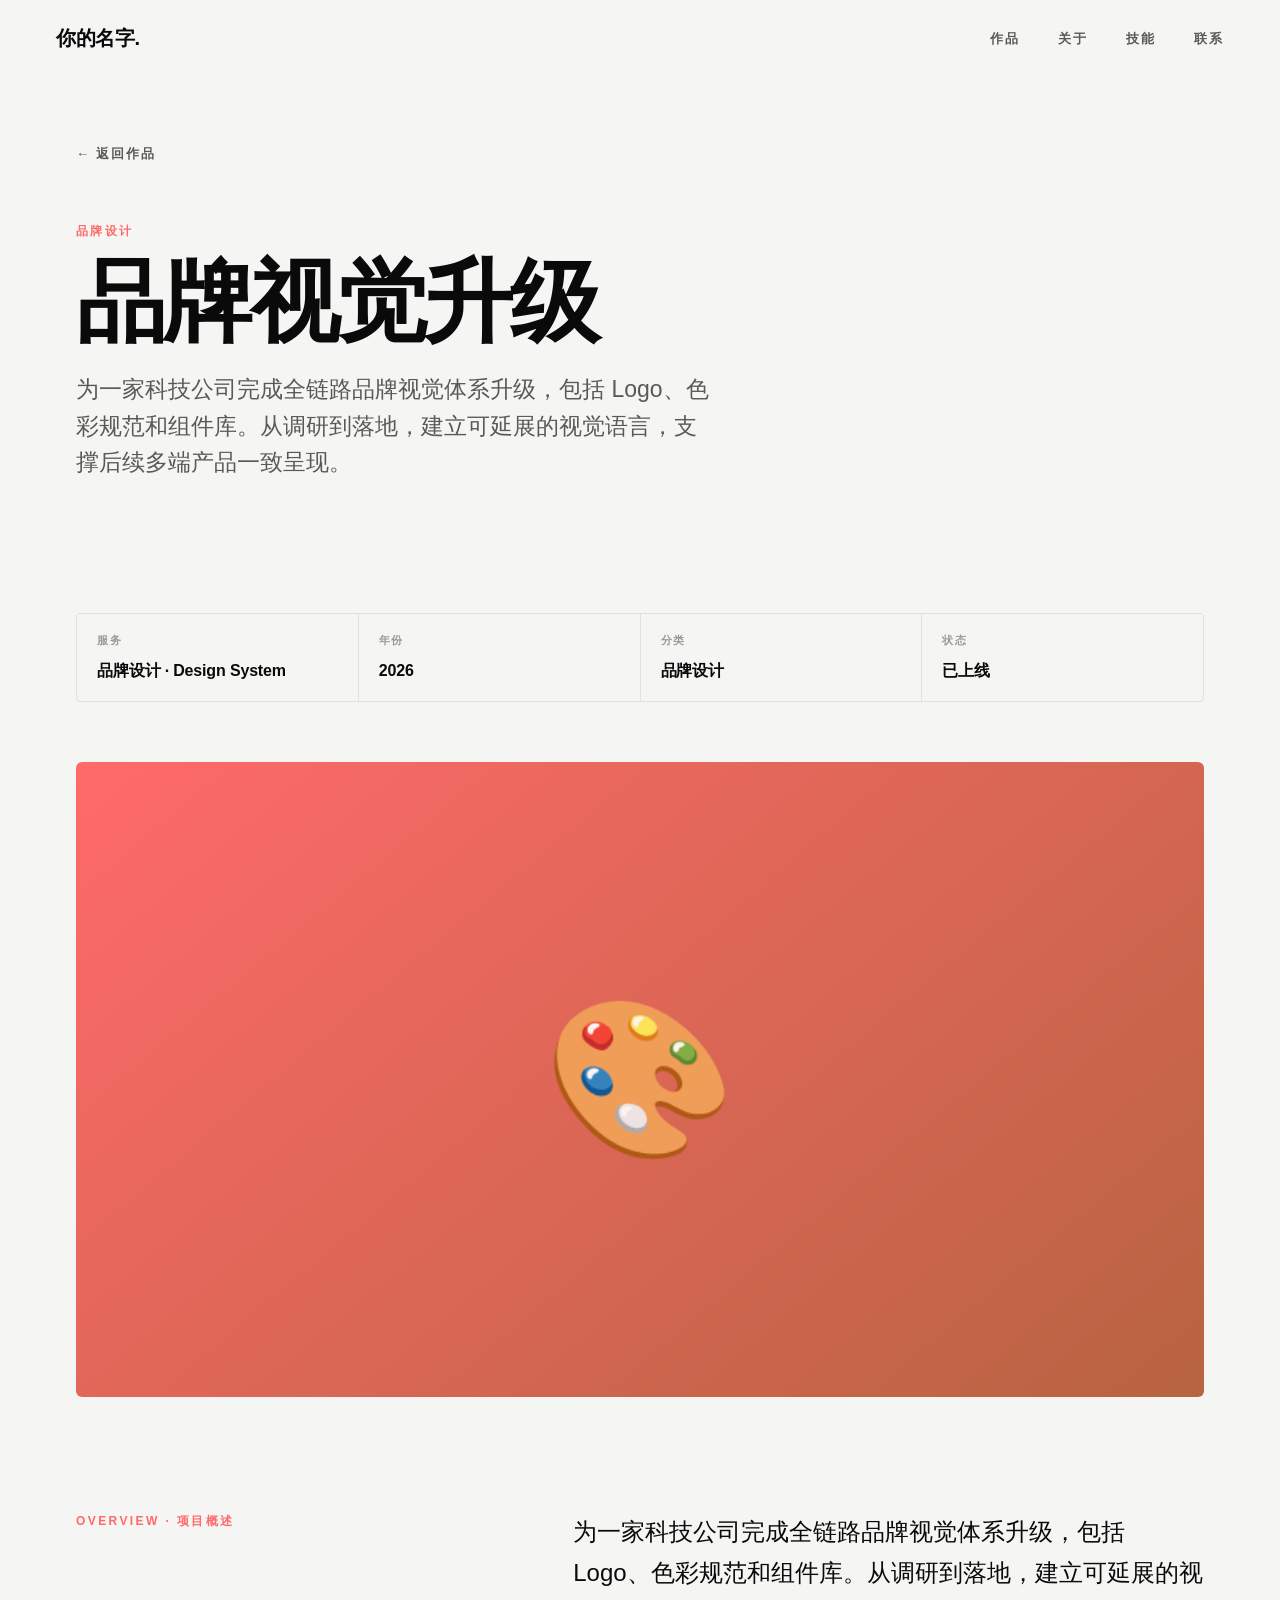
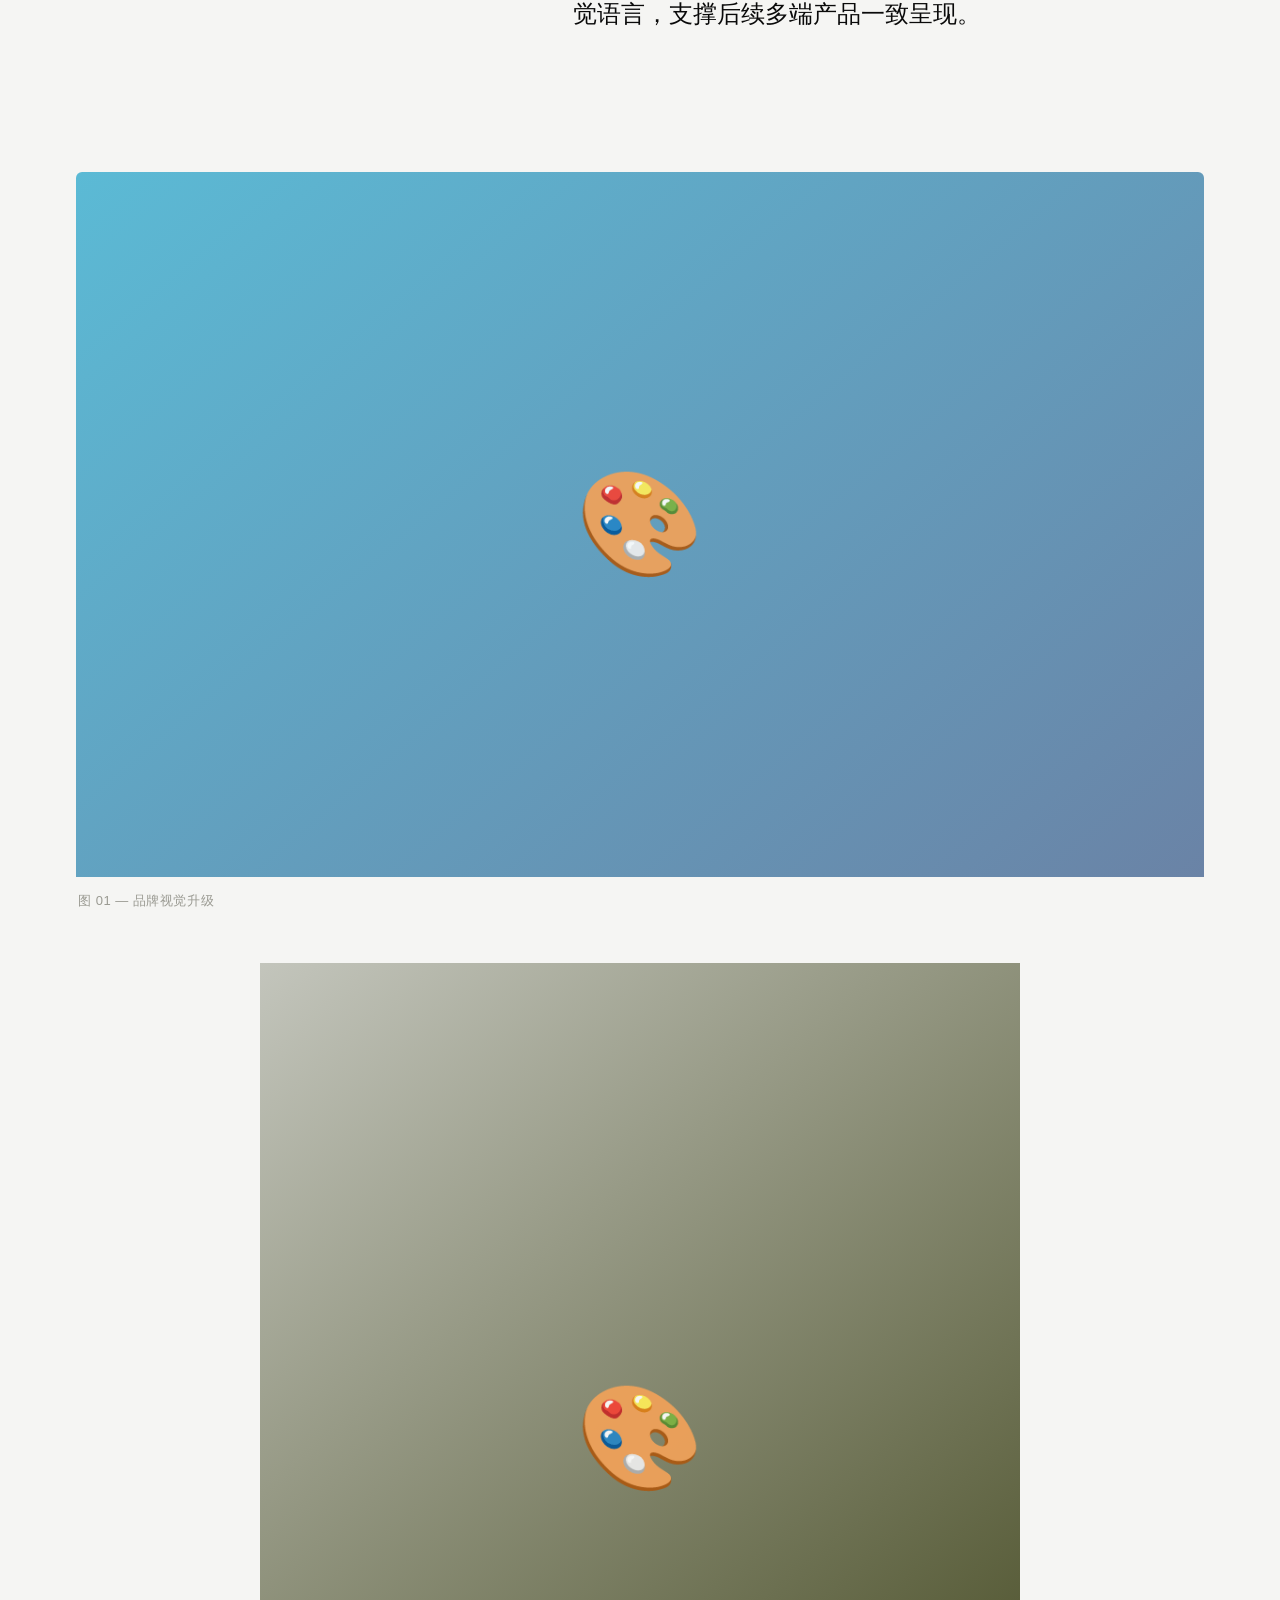
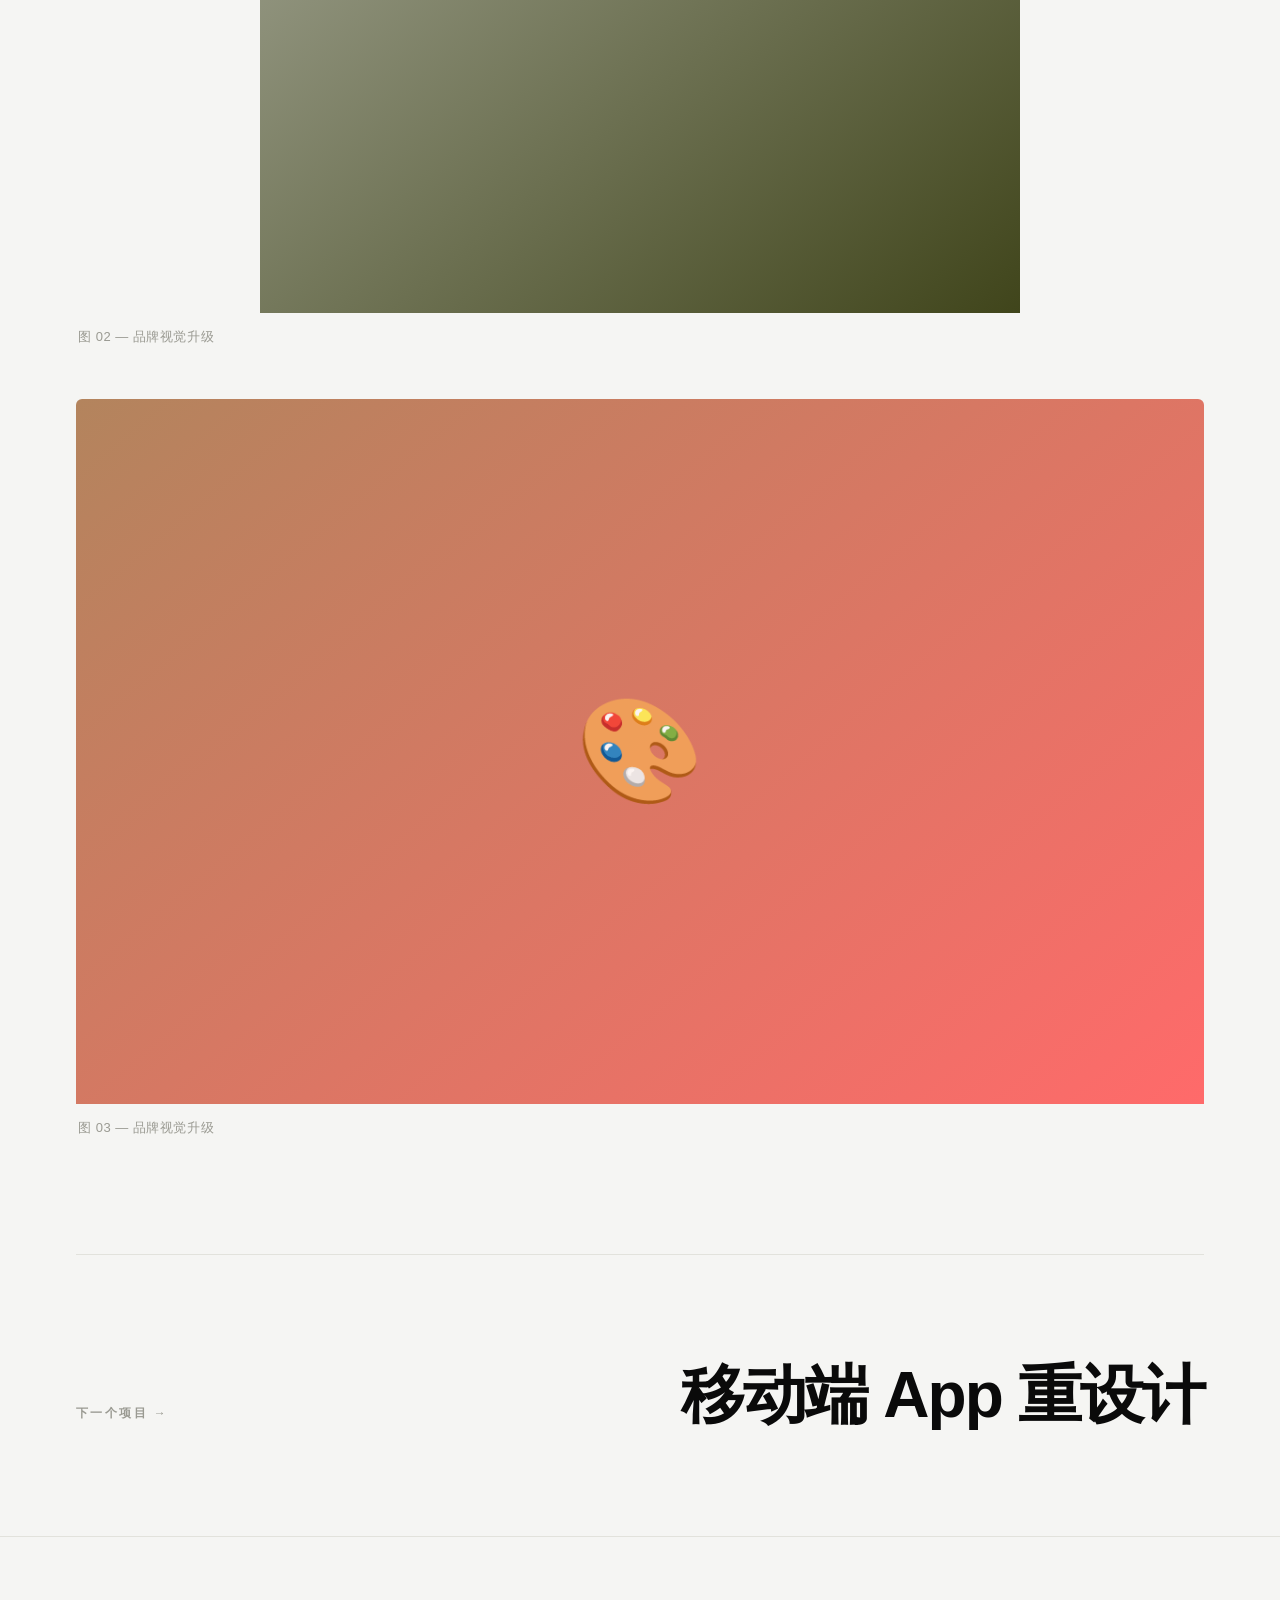
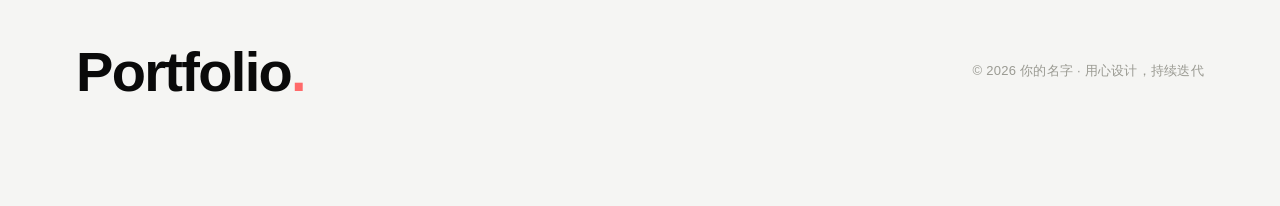
==== project.html @ 121890fa "feat: 新增 project.html 作品详情二级页（案例研究构图，接入 Sanity），首页作品卡改为可跳转链接" ====
<!DOCTYPE html>
<html lang="zh-CN">
<head>
  <meta charset="UTF-8" />
  <meta name="viewport" content="width=device-width, initial-scale=1.0" />
  <title>作品详情 · Portfolio</title>
  <style>
    :root {
      --bg: #f5f5f3;
      --bg-alt: #efefea;
      --surface: #ffffff;
      --text: #0a0a0a;
      --text-soft: #5a5a55;
      --text-faint: #9a9a92;
      --line: #e2e2dc;
      --accent: #ff6a6a;
      --accent-soft: #b76341;
      --accent-2: #5bbad5;
      --max-width: 1240px;
      --pad: clamp(20px, 5vw, 56px);
    }
    * { margin: 0; padding: 0; box-sizing: border-box; }
    html { scroll-behavior: smooth; }
    body {
      background: var(--bg); color: var(--text);
      font-family: "Helvetica Neue", "Inter", "PingFang SC", "Microsoft YaHei", Arial, sans-serif;
      -webkit-font-smoothing: antialiased; line-height: 1.6; overflow-x: hidden;
    }
    a { color: inherit; text-decoration: none; }
    img { max-width: 100%; display: block; }

    .scroll-progress { position: fixed; top: 0; left: 0; height: 3px; width: 0; background: var(--accent); z-index: 200; }

    /* 导航 */
    .navbar {
      position: fixed; top: 0; left: 0; right: 0; z-index: 100;
      display: flex; align-items: center; justify-content: space-between;
      padding: 22px var(--pad);
      transition: background .35s ease, border-color .35s ease, padding .35s ease;
      border-bottom: 1px solid transparent;
    }
    .navbar.scrolled { background: rgba(255,255,255,.86); backdrop-filter: blur(12px); border-bottom: 1px solid var(--line); padding: 14px var(--pad); }
    .nav-logo { font-weight: 800; font-size: 20px; letter-spacing: -0.02em; }
    .nav-links { list-style: none; display: flex; gap: clamp(20px, 3vw, 40px); align-items: center; }
    .nav-links a { font-size: 13px; text-transform: uppercase; letter-spacing: .14em; color: var(--text-soft); font-weight: 600; position: relative; padding: 4px 0; transition: color .25s ease; }
    .nav-links a::after { content: ""; position: absolute; left: 0; bottom: 0; height: 1.5px; width: 0; background: var(--accent); transition: width .3s ease; }
    .nav-links a:hover { color: var(--text); }
    .nav-links a:hover::after { width: 100%; }
    .nav-toggle { display: none; flex-direction: column; gap: 5px; cursor: pointer; background: none; border: none; }
    .nav-toggle span { width: 26px; height: 2px; background: var(--text); transition: .3s; }

    .wrap { max-width: var(--max-width); margin: 0 auto; padding: 0 var(--pad); }
    .eyebrow { display: inline-block; font-size: 12px; font-weight: 700; letter-spacing: .2em; text-transform: uppercase; color: var(--accent); margin-bottom: 18px; }
    .reveal { opacity: 0; transform: translateY(28px); transition: opacity .8s ease, transform .8s ease; }
    .reveal.visible { opacity: 1; transform: none; }

    /* 返回链接 */
    .back-link {
      display: inline-flex; align-items: center; gap: 8px; margin-top: clamp(110px, 16vh, 170px);
      font-size: 13px; font-weight: 700; letter-spacing: .14em; text-transform: uppercase; color: var(--text-soft);
      transition: color .25s ease, gap .25s ease;
    }
    .back-link:hover { color: var(--accent); gap: 12px; }

    /* 案例 HERO */
    .case-hero { padding: clamp(28px, 4vw, 56px) 0 clamp(40px, 6vw, 72px); }
    .case-hero h1 {
      font-size: clamp(40px, 7vw, 104px); font-weight: 800; letter-spacing: -0.035em; line-height: 0.98;
      margin-bottom: 24px; max-width: 14ch;
    }
    .case-hero .lede { font-size: clamp(17px, 1.8vw, 23px); color: var(--text-soft); max-width: 640px; line-height: 1.6; }

    /* metas 信息行 */
    .metas { display: grid; grid-template-columns: repeat(4, 1fr); gap: 1px; background: var(--line); border: 1px solid var(--line); border-radius: 4px; overflow: hidden; margin: clamp(36px, 5vw, 60px) 0; }
    .meta { background: var(--bg); padding: 18px 20px; }
    .meta-k { display: block; font-size: 11px; font-weight: 700; letter-spacing: .14em; text-transform: uppercase; color: var(--text-faint); margin-bottom: 8px; }
    .meta-v { font-size: 16px; font-weight: 700; letter-spacing: -0.01em; }

    /* 满幅封面 */
    .case-cover {
      aspect-ratio: 16 / 9; border-radius: 6px; overflow: hidden;
      display: flex; align-items: center; justify-content: center;
      font-size: clamp(70px, 12vw, 160px); color: rgba(255,255,255,.92);
      margin-bottom: clamp(60px, 9vw, 120px);
    }

    /* Overview 两栏 */
    .case-overview { display: grid; grid-template-columns: .8fr 1.2fr; gap: clamp(36px, 6vw, 96px); padding-bottom: clamp(60px, 9vw, 120px); }
    .case-overview .label { font-size: 12px; font-weight: 700; letter-spacing: .2em; text-transform: uppercase; color: var(--accent); }
    .case-overview .body p { font-size: clamp(18px, 1.9vw, 24px); line-height: 1.7; margin-bottom: 22px; }
    .case-overview .body strong { font-weight: 700; }

    /* 满幅图组 */
    .case-figures { display: flex; flex-direction: column; gap: clamp(28px, 4vw, 56px); padding-bottom: clamp(60px, 9vw, 120px); }
    .case-figure { border-radius: 6px; overflow: hidden; }
    .case-figure .img { aspect-ratio: 16 / 10; display: flex; align-items: center; justify-content: center; font-size: clamp(50px, 8vw, 110px); color: rgba(255,255,255,.92); }
    .case-figure .cap { font-size: 13px; color: var(--text-faint); letter-spacing: .04em; padding: 14px 2px 0; }
    .case-figure.tall .img { aspect-ratio: 4 / 5; max-width: 760px; margin: 0 auto; }

    /* 下一个项目 */
    .case-next { border-top: 1px solid var(--line); padding: clamp(48px, 7vw, 90px) 0; }
    .case-next a { display: flex; align-items: baseline; justify-content: space-between; gap: 20px; flex-wrap: wrap; }
    .case-next .k { font-size: 12px; font-weight: 700; letter-spacing: .2em; text-transform: uppercase; color: var(--text-faint); }
    .case-next .t { font-size: clamp(28px, 5vw, 64px); font-weight: 800; letter-spacing: -0.03em; transition: color .25s ease; }
    .case-next a:hover .t { color: var(--accent); }

    /* 页脚 */
    footer { border-top: 1px solid var(--line); padding: clamp(48px, 7vw, 90px) 0; }
    footer .wrap { display: flex; align-items: center; justify-content: space-between; gap: 20px; flex-wrap: wrap; }
    .footer-mark { font-size: clamp(28px, 5vw, 56px); font-weight: 800; letter-spacing: -0.03em; }
    .footer-mark .accent { color: var(--accent); }
    #footerText { font-size: 13px; color: var(--text-faint); letter-spacing: .02em; }

    .loader { position: fixed; inset: 0; background: var(--bg); z-index: 300; display: flex; align-items: center; justify-content: center; transition: opacity .5s ease; }
    .loader.hidden { opacity: 0; pointer-events: none; }
    .loader .spinner { width: 38px; height: 38px; border: 3px solid var(--line); border-top-color: var(--accent); border-radius: 50%; animation: spin 1s linear infinite; }
    @keyframes spin { to { transform: rotate(360deg); } }
    .demo-banner { position: fixed; bottom: 18px; left: 50%; transform: translateX(-50%); background: var(--accent); color: #fff; font-size: 13px; font-weight: 600; padding: 11px 20px; border-radius: 100px; z-index: 250; box-shadow: 0 12px 30px -12px rgba(255,106,106,.6); max-width: 92vw; text-align: center; }

    ::-webkit-scrollbar { width: 10px; }
    ::-webkit-scrollbar-track { background: var(--bg); }
    ::-webkit-scrollbar-thumb { background: var(--line); border-radius: 100px; }
    ::-webkit-scrollbar-thumb:hover { background: var(--accent); }
    ::selection { background: var(--accent); color: #fff; }

    @media (max-width: 900px) {
      .metas { grid-template-columns: repeat(2, 1fr); }
      .case-overview { grid-template-columns: 1fr; gap: 24px; }
    }
    @media (max-width: 640px) {
      .nav-links { position: absolute; top: 100%; right: var(--pad); left: var(--pad); flex-direction: column; align-items: flex-start; gap: 18px; background: var(--surface); border: 1px solid var(--line); border-radius: 12px; padding: 22px; transform: translateY(-10px); opacity: 0; pointer-events: none; transition: .3s; }
      .nav-links.open { transform: none; opacity: 1; pointer-events: auto; }
      .nav-toggle { display: flex; }
      .metas { grid-template-columns: 1fr 1fr; }
    }
  </style>
</head>
<body>
  <div class="scroll-progress" id="scrollProgress"></div>
  <div class="loader" id="loader"><div class="spinner"></div></div>

  <nav class="navbar" id="navbar">
    <a href="index.html" class="nav-logo" id="navLogo">Portfolio.</a>
    <ul class="nav-links" id="navLinks">
      <li><a href="index.html#work">作品</a></li>
      <li><a href="index.html#about">关于</a></li>
      <li><a href="index.html#skills">技能</a></li>
      <li><a href="index.html#contact">联系</a></li>
    </ul>
    <button class="nav-toggle" id="navToggle" aria-label="菜单"><span></span><span></span><span></span></button>
  </nav>

  <main class="wrap">
    <a href="index.html#projects" class="back-link" id="backLink">← 返回作品</a>

    <!-- 案例 HERO -->
    <header class="case-hero">
      <span class="eyebrow" id="caseEyebrow">Case Study</span>
      <h1 id="caseTitle">加载中...</h1>
      <p class="lede" id="caseLede"></p>
    </header>

    <!-- metas 信息行 -->
    <div class="metas" id="caseMetas"></div>

    <!-- 满幅封面 -->
    <div class="case-cover" id="caseCover"></div>

    <!-- Overview 两栏 -->
    <section class="case-overview reveal">
      <div class="label">Overview · 项目概述</div>
      <div class="body" id="caseOverview"></div>
    </section>

    <!-- 满幅图组 -->
    <section class="case-figures reveal" id="caseFigures"></section>

    <!-- 下一个项目 -->
    <section class="case-next reveal">
      <a href="#" id="caseNext">
        <span class="k">下一个项目 →</span>
        <span class="t" id="caseNextTitle"></span>
      </a>
    </section>
  </main>

  <footer>
    <div class="wrap">
      <div class="footer-mark">Portfolio<span class="accent">.</span></div>
      <p id="footerText">© 2026 · 用心设计，持续迭代</p>
    </div>
  </footer>

  <script type="module">
    const SANITY_PROJECT_ID = '4i3qoqt0';
    const SANITY_DATASET = 'production';
    const SANITY_API_VERSION = '2024-01-01';

    const DEMO_DATA = {
      settings: {
        heroName: '你的名字',
        footerText: '© 2026 你的名字 · 用心设计，持续迭代',
        contactTitle: '有项目想聊聊？'
      },
      projects: [
        { title: '品牌视觉升级', description: '为一家科技公司完成全链路品牌视觉体系升级，包括 Logo、色彩规范和组件库。从调研到落地，建立可延展的视觉语言，支撑后续多端产品一致呈现。', icon: '🎨', tags: ['品牌设计', 'Design System'] },
        { title: '移动端 App 重设计', description: '主导一款百万级用户 App 的体验重构，梳理核心流程、重构信息架构，核心流程转化率提升 32%，用户留存明显改善。', icon: '📱', tags: ['UX 设计', '移动端'] },
        { title: '数据可视化平台', description: '设计了一套面向企业用户的数据分析看板，支持自定义图表与实时监控，把复杂数据转化为可决策的洞察。', icon: '📊', tags: ['数据可视化', 'B 端'] },
        { title: '官网落地页设计', description: '为初创团队打造高转化落地页，围绕用户动机设计叙事节奏，上线首周注册用户突破 10,000。', icon: '🚀', tags: ['Landing Page', '增长设计'] }
      ]
    };

    const WARM_THUMBS = [
      'linear-gradient(140deg, #ff6a6a, #b76341)',
      'linear-gradient(140deg, #5bbad5, #6a83a6)',
      'linear-gradient(140deg, #c3c5bc, #40451b)',
      'linear-gradient(140deg, #b3845d, #ff6a6a)',
      'linear-gradient(140deg, #5bbad5, #c3c5bc)',
      'linear-gradient(140deg, #b76341, #40451b)'
    ];

    function escapeHtml(str){ if(!str) return ''; const d=document.createElement('div'); d.textContent=str; return d.innerHTML; }
    function renderBold(t){ return t.replace(/\*\*(.+?)\*\*/g, '<strong>$1</strong>'); }

    function initAnimations(){
      const progress = document.getElementById('scrollProgress');
      const navbar = document.getElementById('navbar');
      function onScroll(){
        const h = document.documentElement.scrollHeight - window.innerHeight;
        progress.style.width = (h>0 ? (window.scrollY/h)*100 : 0) + '%';
        navbar.classList.toggle('scrolled', window.scrollY > 30);
      }
      window.addEventListener('scroll', onScroll, { passive: true }); onScroll();
      const t = document.getElementById('navToggle'); const l = document.getElementById('navLinks');
      t.addEventListener('click', () => l.classList.toggle('open'));
      l.querySelectorAll('a').forEach(a => a.addEventListener('click', () => l.classList.remove('open')));
      const io = new IntersectionObserver((es) => es.forEach(e => { if(e.isIntersecting) e.target.classList.add('visible'); }), { threshold: 0.12 });
      document.querySelectorAll('.reveal').forEach(el => io.observe(el));
    }
    function hideLoader(){ const l=document.getElementById('loader'); l.classList.add('hidden'); setTimeout(()=>l.remove(),500); }

    function renderCase(data){
      const params = new URLSearchParams(location.search);
      let idx = parseInt(params.get('i') || '0', 10);
      if (isNaN(idx) || idx < 0) idx = 0;
      const projects = normArray(data.projects) || DEMO_DATA.projects;
      if (idx >= projects.length) idx = 0;
      const p = projects[idx];
      const s = data.settings || {};

      document.getElementById('navLogo').textContent = (s.heroName || 'Portfolio') + '.';
      document.getElementById('footerText').textContent = s.footerText || '© 2026 · 用心设计，持续迭代';

      document.getElementById('caseEyebrow').textContent = (p.tags && p.tags[0]) ? p.tags[0] : 'Case Study';
      document.getElementById('caseTitle').textContent = p.title || '未命名项目';
      document.getElementById('caseLede').textContent = p.description || '';

      const tags = normArray(p.tags);
      const metas = [
        { k: '服务', v: tags ? tags.join(' · ') : '—' },
        { k: '年份', v: '2026' },
        { k: '分类', v: (tags && tags[0]) ? tags[0] : '设计' },
        { k: '状态', v: '已上线' }
      ];
      document.getElementById('caseMetas').innerHTML = metas.map(m =>
        `<div class="meta"><span class="meta-k">${m.k}</span><span class="meta-v">${escapeHtml(m.v)}</span></div>`).join('');

      const coverBg = WARM_THUMBS[idx % WARM_THUMBS.length];
      const cover = document.getElementById('caseCover');
      cover.style.background = coverBg;
      cover.textContent = p.icon || '🎨';

      const overview = document.getElementById('caseOverview');
      overview.innerHTML = '';
      const paras = (p.description || '').split('\n').filter(Boolean);
      const blocks = (normArray(p.body) || paras.length ? paras : [p.description || '']);
      blocks.forEach(t => { const el = document.createElement('p'); el.innerHTML = renderBold(escapeHtml(t)); overview.appendChild(el); });
      if (!blocks.length) overview.innerHTML = '<p>暂无详细描述。</p>';

      // 满幅图组：用同色系不同明度模拟多张图
      const figs = document.getElementById('caseFigures');
      figs.innerHTML = '';
      const figCount = 3;
      for (let f = 0; f < figCount; f++) {
        const bg = WARM_THUMBS[(idx + f + 1) % WARM_THUMBS.length];
        const tall = f === 1;
        figs.innerHTML += `
          <figure class="case-figure ${tall ? 'tall' : ''}">
            <div class="img" style="background: ${bg};">${escapeHtml(p.icon || '🎨')}</div>
            <figcaption class="cap">图 ${String(f+1).padStart(2,'0')} — ${escapeHtml(p.title || '')}</figcaption>
          </figure>`;
      }

      // 下一个项目
      const nextIdx = (idx + 1) % projects.length;
      const next = projects[nextIdx];
      document.getElementById('caseNext').setAttribute('href', `project.html?i=${nextIdx}`);
      document.getElementById('caseNextTitle').textContent = next.title || '下一个项目';

      initAnimations();
    }

    function normArray(a){ return Array.isArray(a) && a.length ? a : null; }

    async function init(){
      if (SANITY_PROJECT_ID === 'YOUR_PROJECT_ID') { renderCase(DEMO_DATA); hideLoader(); return; }
      try {
        const { createClient } = await import('https://esm.sh/@sanity/client@6.22.2');
        const client = createClient({ projectId: SANITY_PROJECT_ID, dataset: SANITY_DATASET, apiVersion: SANITY_API_VERSION, useCdn: true });
        const [settings, projects] = await Promise.all([
          client.fetch('*[_type == "siteSettings"][0]'),
          client.fetch('*[_type == "project"] | order(order asc) { title, description, icon, gradient, tags, order }')
        ]);
        const data = { settings: { ...DEMO_DATA.settings, ...settings }, projects: projects };
        renderCase(data);
      } catch (err) {
        console.warn('Sanity 连接失败，使用演示数据:', err.message);
        renderCase(DEMO_DATA);
      } finally { hideLoader(); }
    }
    init();
  </script>
</body>
</html>
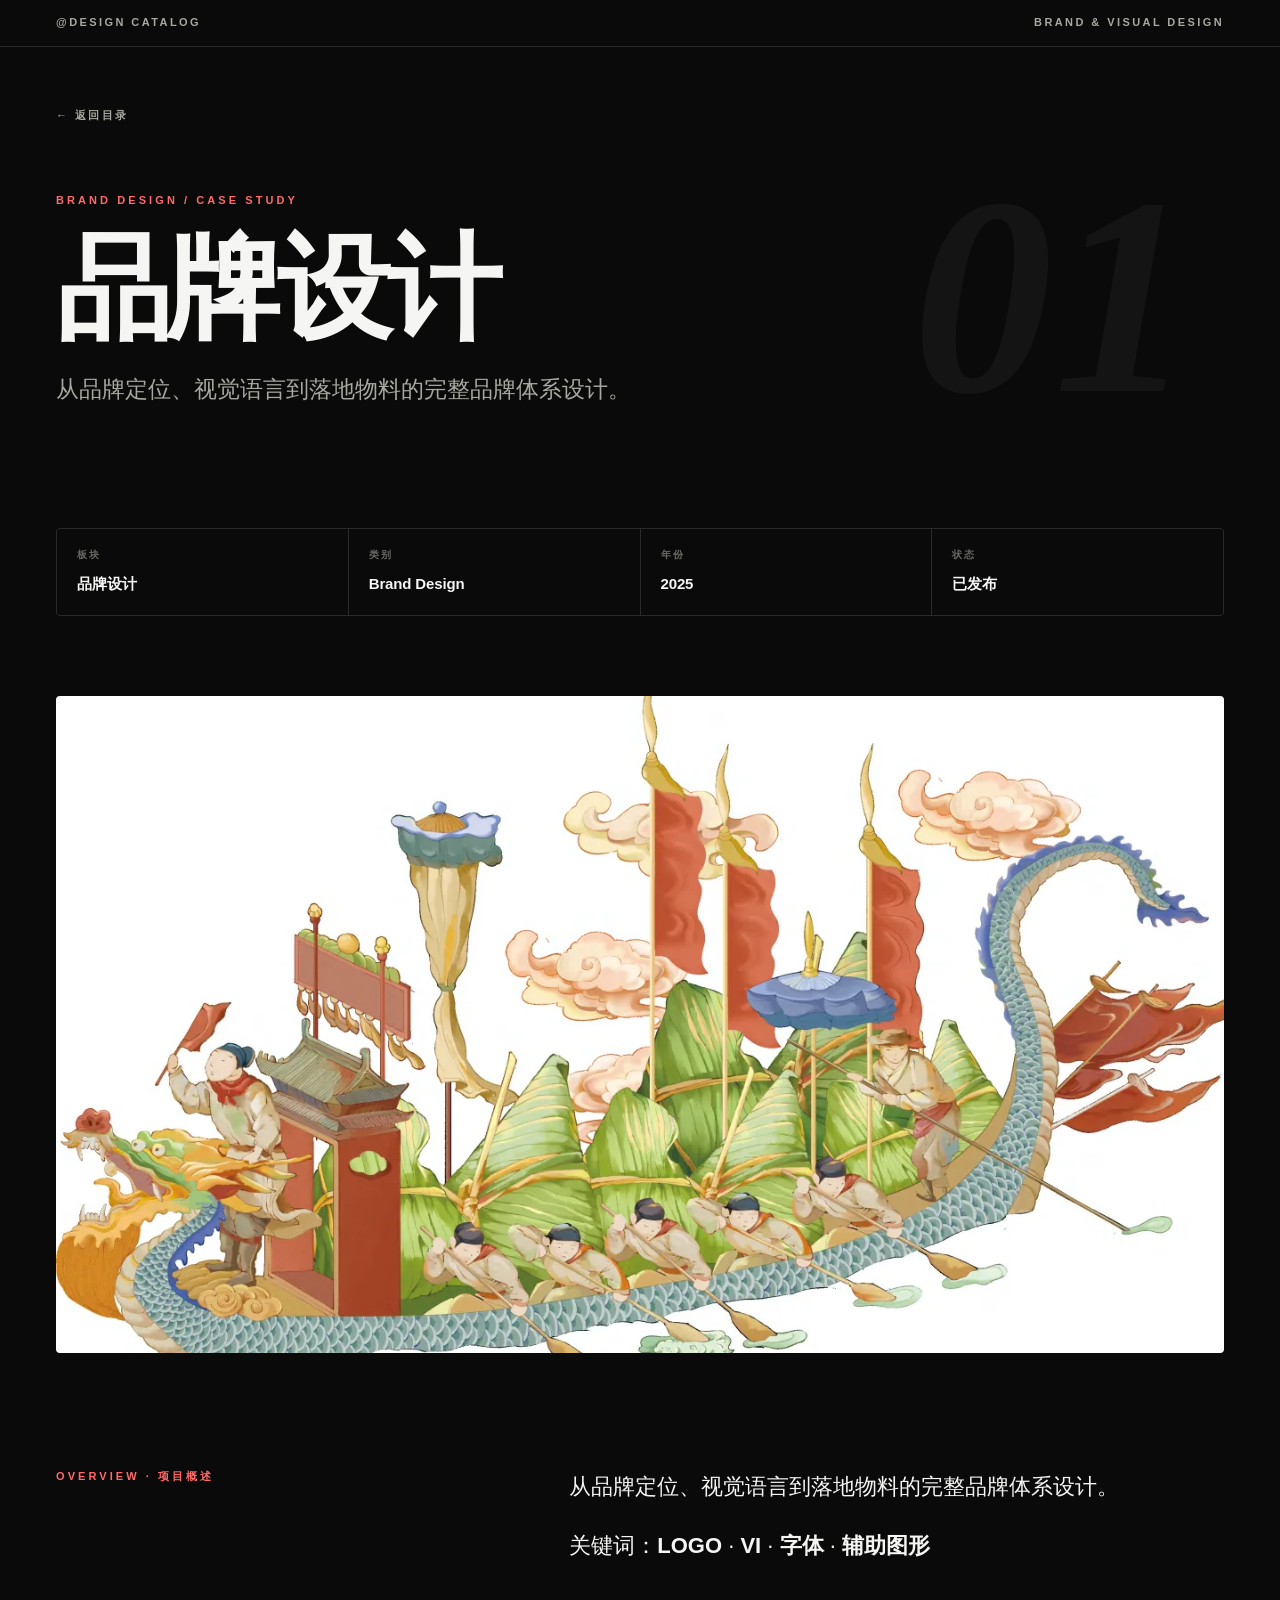
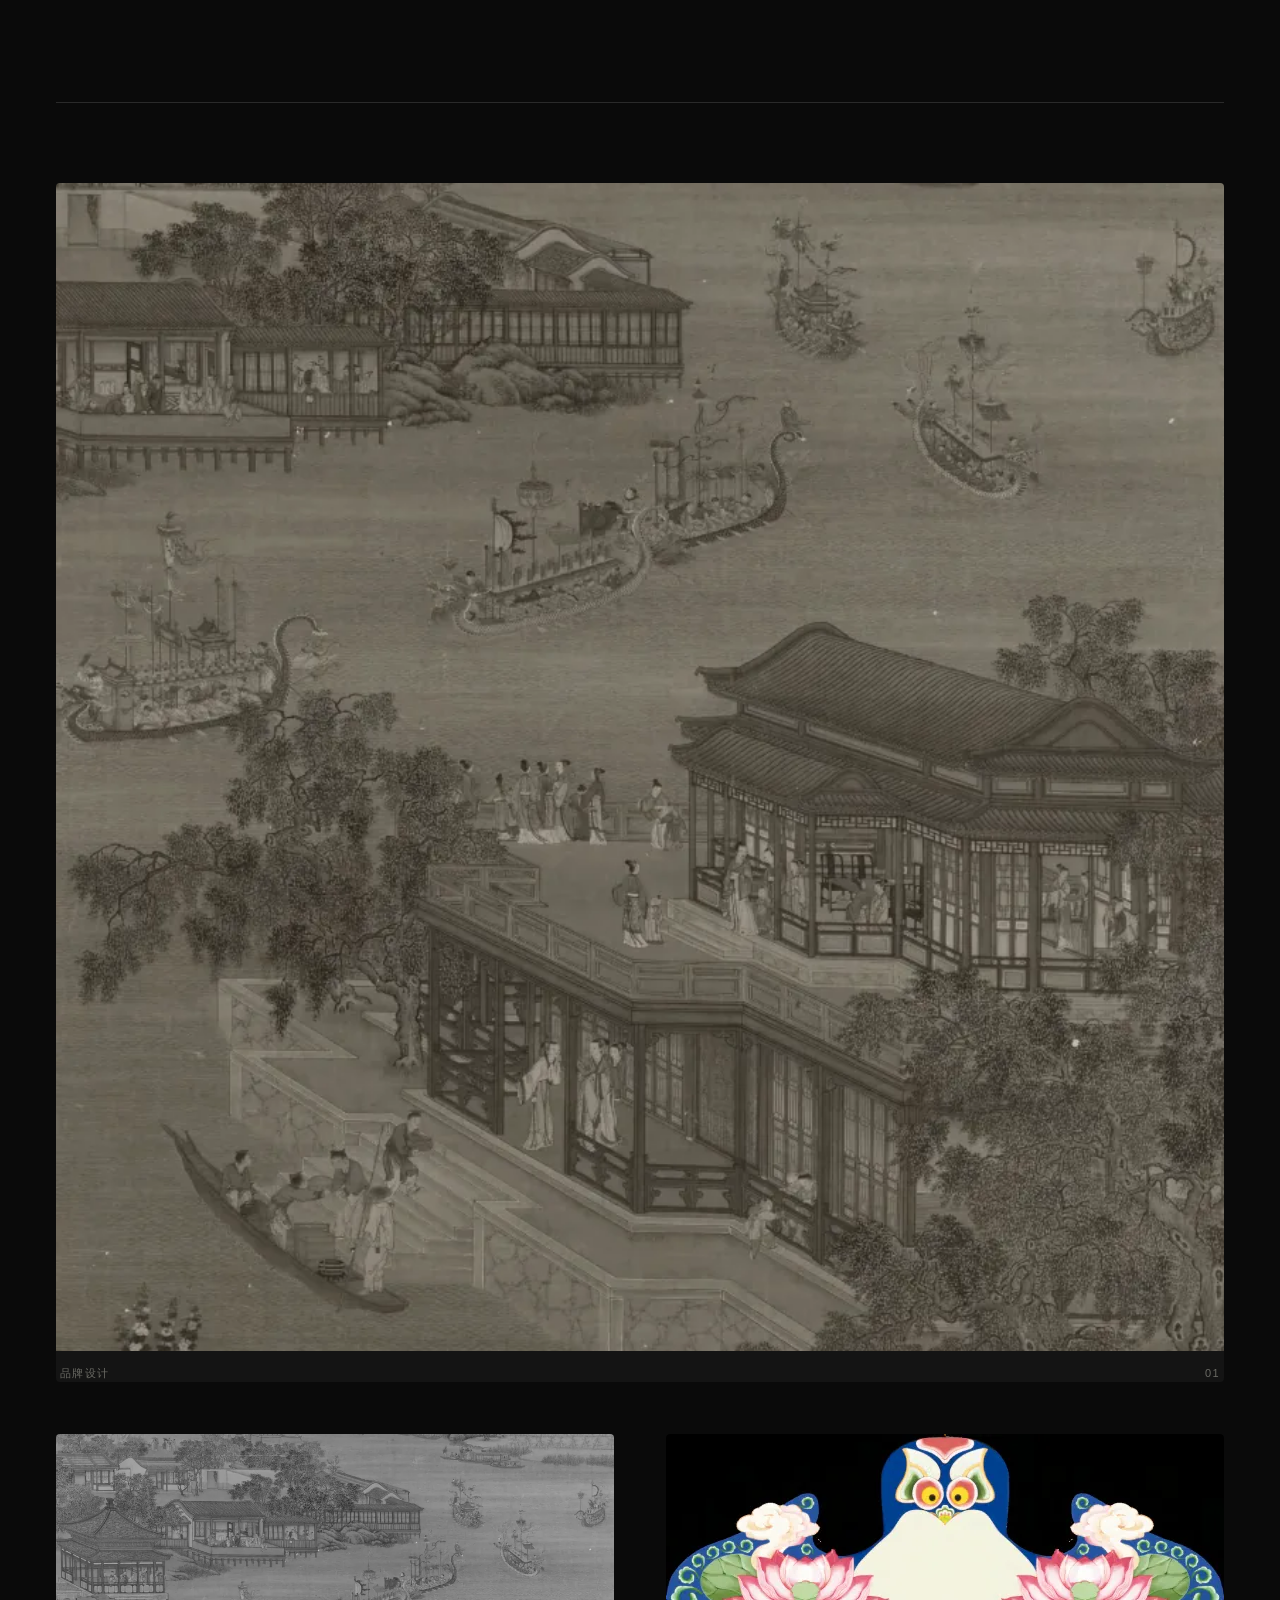
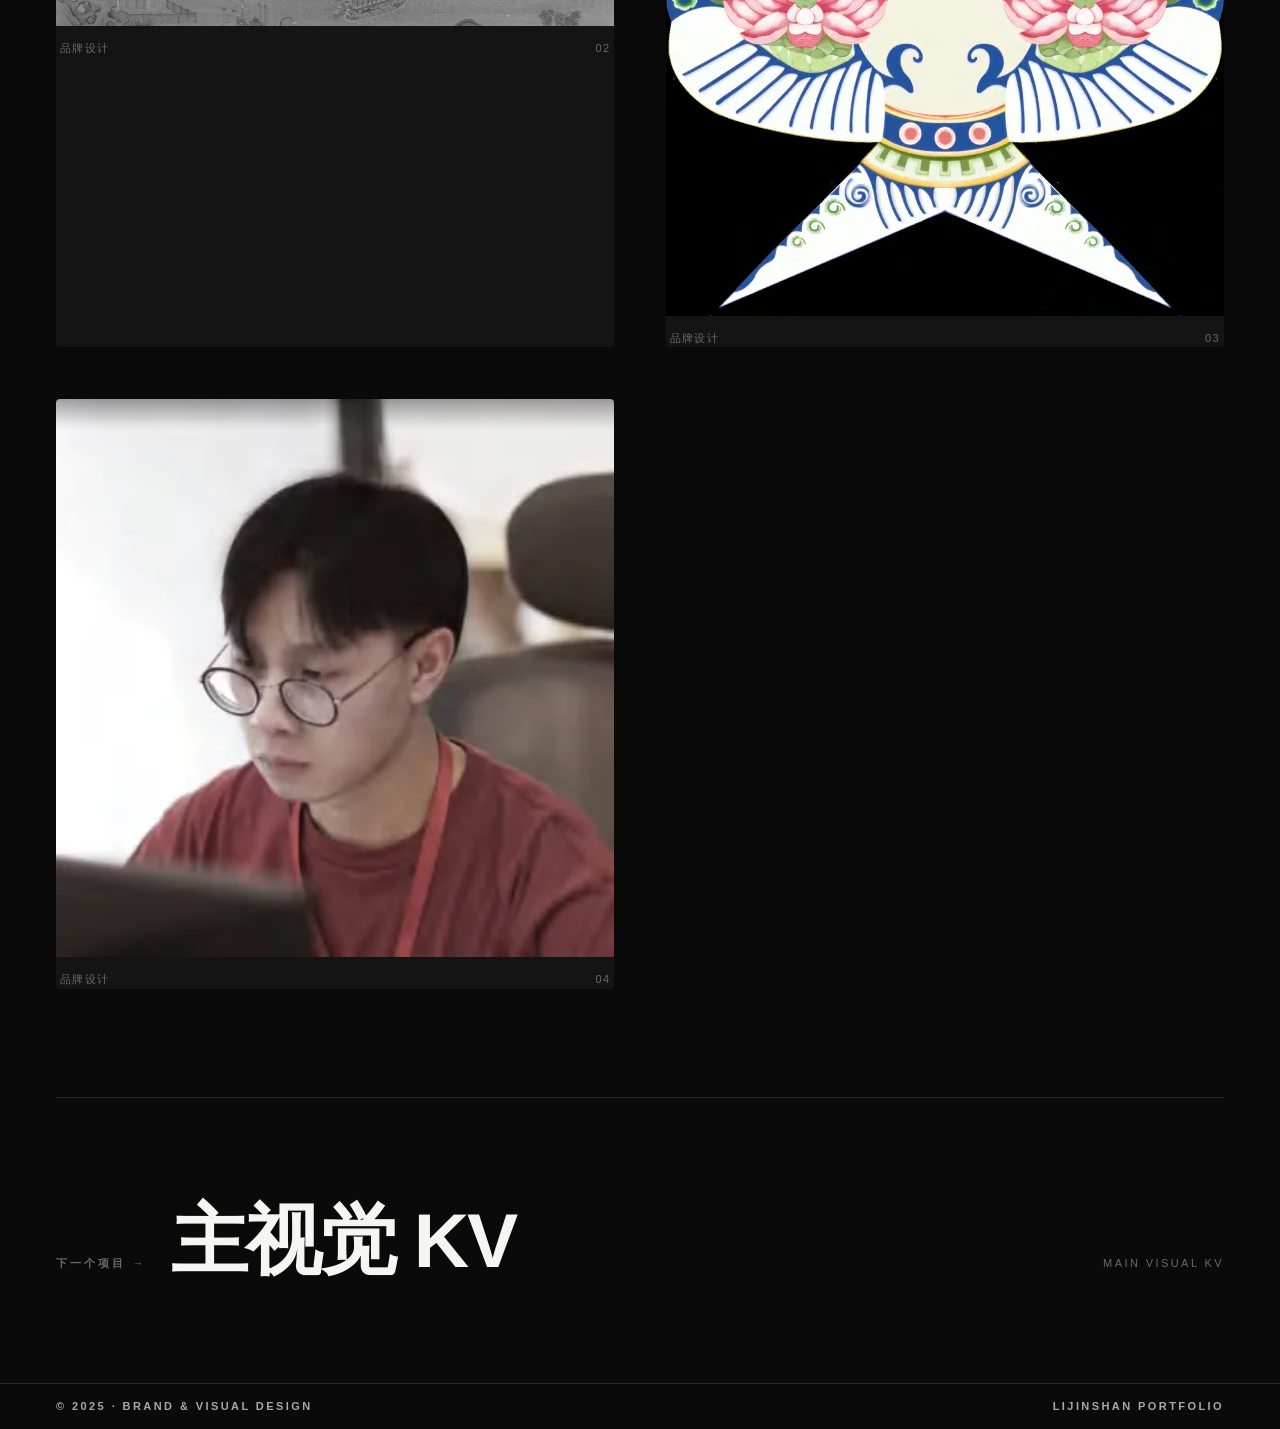
==== commit 8389ca0b: "feat: 重设计为深色编辑式目录风（贴 PDF），接入 PDF 提取的 90 张作品图，分品牌/KV/视觉版式/字体四大板块" ====
--- a/project.html
+++ b/project.html
@@ -3,322 +3,332 @@
 <head>
   <meta charset="UTF-8" />
   <meta name="viewport" content="width=device-width, initial-scale=1.0" />
-  <title>作品详情 · Portfolio</title>
+  <title>Case · Brand &amp; Visual Design</title>
   <style>
     :root {
-      --bg: #f5f5f3;
-      --bg-alt: #efefea;
-      --surface: #ffffff;
-      --text: #0a0a0a;
-      --text-soft: #5a5a55;
-      --text-faint: #9a9a92;
-      --line: #e2e2dc;
+      --bg: #0a0a0a;
+      --bg-2: #141414;
+      --line: #2a2a2a;
+      --text: #f5f5f3;
+      --text-soft: #a8a8a0;
+      --text-faint: #6a6a64;
       --accent: #ff6a6a;
-      --accent-soft: #b76341;
-      --accent-2: #5bbad5;
-      --max-width: 1240px;
+      --max-width: 1320px;
       --pad: clamp(20px, 5vw, 56px);
+      --font-site: "Helvetica Neue", "Inter", "PingFang SC", "Microsoft YaHei", Arial, sans-serif;
+      --font-serif: "Cormorant Garamond", "Times New Roman", "Songti SC", "宋体", serif;
     }
     * { margin: 0; padding: 0; box-sizing: border-box; }
-    html { scroll-behavior: smooth; }
-    body {
-      background: var(--bg); color: var(--text);
-      font-family: "Helvetica Neue", "Inter", "PingFang SC", "Microsoft YaHei", Arial, sans-serif;
-      -webkit-font-smoothing: antialiased; line-height: 1.6; overflow-x: hidden;
-    }
+    html { scroll-behavior: smooth; background: var(--bg); }
+    body { background: var(--bg); color: var(--text); font-family: var(--font-site);
+      -webkit-font-smoothing: antialiased; line-height: 1.6; overflow-x: hidden; }
     a { color: inherit; text-decoration: none; }
     img { max-width: 100%; display: block; }
-
-    .scroll-progress { position: fixed; top: 0; left: 0; height: 3px; width: 0; background: var(--accent); z-index: 200; }
-
-    /* 导航 */
-    .navbar {
-      position: fixed; top: 0; left: 0; right: 0; z-index: 100;
-      display: flex; align-items: center; justify-content: space-between;
-      padding: 22px var(--pad);
-      transition: background .35s ease, border-color .35s ease, padding .35s ease;
-      border-bottom: 1px solid transparent;
-    }
-    .navbar.scrolled { background: rgba(255,255,255,.86); backdrop-filter: blur(12px); border-bottom: 1px solid var(--line); padding: 14px var(--pad); }
-    .nav-logo { font-weight: 800; font-size: 20px; letter-spacing: -0.02em; }
-    .nav-links { list-style: none; display: flex; gap: clamp(20px, 3vw, 40px); align-items: center; }
-    .nav-links a { font-size: 13px; text-transform: uppercase; letter-spacing: .14em; color: var(--text-soft); font-weight: 600; position: relative; padding: 4px 0; transition: color .25s ease; }
-    .nav-links a::after { content: ""; position: absolute; left: 0; bottom: 0; height: 1.5px; width: 0; background: var(--accent); transition: width .3s ease; }
-    .nav-links a:hover { color: var(--text); }
-    .nav-links a:hover::after { width: 100%; }
-    .nav-toggle { display: none; flex-direction: column; gap: 5px; cursor: pointer; background: none; border: none; }
-    .nav-toggle span { width: 26px; height: 2px; background: var(--text); transition: .3s; }
+    ::selection { background: var(--accent); color: var(--bg); }
+
+    .top-bar, .bottom-bar {
+      display: flex; justify-content: space-between; align-items: center;
+      padding: 14px var(--pad);
+      font-size: 11px; font-weight: 600; letter-spacing: .22em;
+      text-transform: uppercase; color: var(--text-soft);
+      border-bottom: 1px solid var(--line);
+    }
+    .bottom-bar { border-bottom: none; border-top: 1px solid var(--line); }
 
     .wrap { max-width: var(--max-width); margin: 0 auto; padding: 0 var(--pad); }
-    .eyebrow { display: inline-block; font-size: 12px; font-weight: 700; letter-spacing: .2em; text-transform: uppercase; color: var(--accent); margin-bottom: 18px; }
-    .reveal { opacity: 0; transform: translateY(28px); transition: opacity .8s ease, transform .8s ease; }
-    .reveal.visible { opacity: 1; transform: none; }
 
     /* 返回链接 */
     .back-link {
-      display: inline-flex; align-items: center; gap: 8px; margin-top: clamp(110px, 16vh, 170px);
-      font-size: 13px; font-weight: 700; letter-spacing: .14em; text-transform: uppercase; color: var(--text-soft);
+      display: inline-flex; align-items: center; gap: 8px; margin-top: 60px;
+      font-size: 11px; font-weight: 700; letter-spacing: .22em;
+      text-transform: uppercase; color: var(--text-soft);
       transition: color .25s ease, gap .25s ease;
     }
-    .back-link:hover { color: var(--accent); gap: 12px; }
-
-    /* 案例 HERO */
-    .case-hero { padding: clamp(28px, 4vw, 56px) 0 clamp(40px, 6vw, 72px); }
+    .back-link:hover { color: var(--accent); gap: 14px; }
+
+    /* HERO */
+    .case-hero { padding: 60px 0 80px; position: relative; overflow: hidden; }
+    .case-hero .num {
+      font-family: var(--font-serif); font-size: clamp(120px, 22vw, 320px);
+      font-weight: 700; font-style: italic;
+      color: rgba(255,255,255,.04);
+      position: absolute; right: 30px; top: 30px; line-height: 1;
+      pointer-events: none; user-select: none;
+    }
+    .case-hero .eyebrow {
+      display: inline-block; font-size: 11px; font-weight: 700;
+      letter-spacing: .28em; text-transform: uppercase; color: var(--accent);
+      margin-bottom: 24px;
+    }
     .case-hero h1 {
-      font-size: clamp(40px, 7vw, 104px); font-weight: 800; letter-spacing: -0.035em; line-height: 0.98;
-      margin-bottom: 24px; max-width: 14ch;
-    }
-    .case-hero .lede { font-size: clamp(17px, 1.8vw, 23px); color: var(--text-soft); max-width: 640px; line-height: 1.6; }
-
-    /* metas 信息行 */
-    .metas { display: grid; grid-template-columns: repeat(4, 1fr); gap: 1px; background: var(--line); border: 1px solid var(--line); border-radius: 4px; overflow: hidden; margin: clamp(36px, 5vw, 60px) 0; }
+      font-size: clamp(48px, 9vw, 140px); font-weight: 800;
+      letter-spacing: -0.04em; line-height: 0.95; margin-bottom: 28px;
+    }
+    .case-hero .lede {
+      font-size: clamp(16px, 1.8vw, 23px); color: var(--text-soft);
+      max-width: 720px; line-height: 1.6;
+    }
+
+    /* 信息行 */
+    .metas {
+      display: grid; grid-template-columns: repeat(4, 1fr); gap: 1px;
+      background: var(--line); border: 1px solid var(--line);
+      border-radius: 4px; overflow: hidden;
+      margin: 40px 0 80px;
+    }
     .meta { background: var(--bg); padding: 18px 20px; }
-    .meta-k { display: block; font-size: 11px; font-weight: 700; letter-spacing: .14em; text-transform: uppercase; color: var(--text-faint); margin-bottom: 8px; }
-    .meta-v { font-size: 16px; font-weight: 700; letter-spacing: -0.01em; }
-
-    /* 满幅封面 */
+    .meta-k { display: block; font-size: 10px; font-weight: 700; letter-spacing: .22em;
+      text-transform: uppercase; color: var(--text-faint); margin-bottom: 8px; }
+    .meta-v { font-size: 15px; font-weight: 700; letter-spacing: -0.01em; }
+
+    /* 封面 */
     .case-cover {
-      aspect-ratio: 16 / 9; border-radius: 6px; overflow: hidden;
-      display: flex; align-items: center; justify-content: center;
-      font-size: clamp(70px, 12vw, 160px); color: rgba(255,255,255,.92);
+      aspect-ratio: 16 / 9; border-radius: 4px; overflow: hidden;
+      background: var(--bg-2);
       margin-bottom: clamp(60px, 9vw, 120px);
     }
-
-    /* Overview 两栏 */
-    .case-overview { display: grid; grid-template-columns: .8fr 1.2fr; gap: clamp(36px, 6vw, 96px); padding-bottom: clamp(60px, 9vw, 120px); }
-    .case-overview .label { font-size: 12px; font-weight: 700; letter-spacing: .2em; text-transform: uppercase; color: var(--accent); }
-    .case-overview .body p { font-size: clamp(18px, 1.9vw, 24px); line-height: 1.7; margin-bottom: 22px; }
+    .case-cover img { width: 100%; height: 100%; object-fit: cover; }
+
+    /* Overview */
+    .case-overview {
+      display: grid; grid-template-columns: .8fr 1.2fr;
+      gap: clamp(36px, 6vw, 96px); padding-bottom: clamp(60px, 9vw, 120px);
+      border-bottom: 1px solid var(--line); margin-bottom: 80px;
+    }
+    .case-overview .label {
+      font-size: 11px; font-weight: 700; letter-spacing: .28em;
+      text-transform: uppercase; color: var(--accent);
+    }
+    .case-overview .body p {
+      font-size: clamp(17px, 1.8vw, 22px); color: var(--text);
+      margin-bottom: 22px; line-height: 1.7;
+    }
     .case-overview .body strong { font-weight: 700; }
 
-    /* 满幅图组 */
-    .case-figures { display: flex; flex-direction: column; gap: clamp(28px, 4vw, 56px); padding-bottom: clamp(60px, 9vw, 120px); }
-    .case-figure { border-radius: 6px; overflow: hidden; }
-    .case-figure .img { aspect-ratio: 16 / 10; display: flex; align-items: center; justify-content: center; font-size: clamp(50px, 8vw, 110px); color: rgba(255,255,255,.92); }
-    .case-figure .cap { font-size: 13px; color: var(--text-faint); letter-spacing: .04em; padding: 14px 2px 0; }
-    .case-figure.tall .img { aspect-ratio: 4 / 5; max-width: 760px; margin: 0 auto; }
+    /* 图组 */
+    .case-figures {
+      display: grid; grid-template-columns: repeat(2, 1fr);
+      gap: clamp(28px, 4vw, 56px);
+      padding-bottom: clamp(80px, 12vh, 160px);
+    }
+    .case-figure { border-radius: 4px; overflow: hidden; background: var(--bg-2); }
+    .case-figure img { width: 100%; height: auto; display: block; }
+    .case-figure .cap {
+      font-size: 11px; color: var(--text-faint); letter-spacing: .12em;
+      text-transform: uppercase; padding: 14px 4px 0;
+      display: flex; justify-content: space-between;
+    }
+    .case-figure.full { grid-column: 1 / -1; }
 
     /* 下一个项目 */
-    .case-next { border-top: 1px solid var(--line); padding: clamp(48px, 7vw, 90px) 0; }
-    .case-next a { display: flex; align-items: baseline; justify-content: space-between; gap: 20px; flex-wrap: wrap; }
-    .case-next .k { font-size: 12px; font-weight: 700; letter-spacing: .2em; text-transform: uppercase; color: var(--text-faint); }
-    .case-next .t { font-size: clamp(28px, 5vw, 64px); font-weight: 800; letter-spacing: -0.03em; transition: color .25s ease; }
-    .case-next a:hover .t { color: var(--accent); }
-
-    /* 页脚 */
-    footer { border-top: 1px solid var(--line); padding: clamp(48px, 7vw, 90px) 0; }
-    footer .wrap { display: flex; align-items: center; justify-content: space-between; gap: 20px; flex-wrap: wrap; }
-    .footer-mark { font-size: clamp(28px, 5vw, 56px); font-weight: 800; letter-spacing: -0.03em; }
-    .footer-mark .accent { color: var(--accent); }
-    #footerText { font-size: 13px; color: var(--text-faint); letter-spacing: .02em; }
-
-    .loader { position: fixed; inset: 0; background: var(--bg); z-index: 300; display: flex; align-items: center; justify-content: center; transition: opacity .5s ease; }
-    .loader.hidden { opacity: 0; pointer-events: none; }
-    .loader .spinner { width: 38px; height: 38px; border: 3px solid var(--line); border-top-color: var(--accent); border-radius: 50%; animation: spin 1s linear infinite; }
-    @keyframes spin { to { transform: rotate(360deg); } }
-    .demo-banner { position: fixed; bottom: 18px; left: 50%; transform: translateX(-50%); background: var(--accent); color: #fff; font-size: 13px; font-weight: 600; padding: 11px 20px; border-radius: 100px; z-index: 250; box-shadow: 0 12px 30px -12px rgba(255,106,106,.6); max-width: 92vw; text-align: center; }
-
-    ::-webkit-scrollbar { width: 10px; }
-    ::-webkit-scrollbar-track { background: var(--bg); }
-    ::-webkit-scrollbar-thumb { background: var(--line); border-radius: 100px; }
-    ::-webkit-scrollbar-thumb:hover { background: var(--accent); }
-    ::selection { background: var(--accent); color: #fff; }
+    .case-next { border-top: 1px solid var(--line); padding: clamp(60px, 9vh, 120px) 0; }
+    .case-next a {
+      display: grid; grid-template-columns: auto 1fr auto; align-items: baseline; gap: 24px;
+      transition: color .25s ease;
+    }
+    .case-next a:hover { color: var(--accent); }
+    .case-next .k {
+      font-size: 11px; font-weight: 700; letter-spacing: .28em;
+      text-transform: uppercase; color: var(--text-faint);
+    }
+    .case-next .t {
+      font-size: clamp(36px, 6vw, 88px); font-weight: 800;
+      letter-spacing: -0.03em;
+    }
+    .case-next .en {
+      font-size: 11px; letter-spacing: .22em; text-transform: uppercase;
+      color: var(--text-faint);
+    }
 
     @media (max-width: 900px) {
       .metas { grid-template-columns: repeat(2, 1fr); }
       .case-overview { grid-template-columns: 1fr; gap: 24px; }
-    }
-    @media (max-width: 640px) {
-      .nav-links { position: absolute; top: 100%; right: var(--pad); left: var(--pad); flex-direction: column; align-items: flex-start; gap: 18px; background: var(--surface); border: 1px solid var(--line); border-radius: 12px; padding: 22px; transform: translateY(-10px); opacity: 0; pointer-events: none; transition: .3s; }
-      .nav-links.open { transform: none; opacity: 1; pointer-events: auto; }
-      .nav-toggle { display: flex; }
-      .metas { grid-template-columns: 1fr 1fr; }
+      .case-figures { grid-template-columns: 1fr; }
+      .case-next a { grid-template-columns: 1fr; gap: 8px; }
     }
   </style>
 </head>
 <body>
-  <div class="scroll-progress" id="scrollProgress"></div>
-  <div class="loader" id="loader"><div class="spinner"></div></div>
-
-  <nav class="navbar" id="navbar">
-    <a href="index.html" class="nav-logo" id="navLogo">Portfolio.</a>
-    <ul class="nav-links" id="navLinks">
-      <li><a href="index.html#work">作品</a></li>
-      <li><a href="index.html#about">关于</a></li>
-      <li><a href="index.html#skills">技能</a></li>
-      <li><a href="index.html#contact">联系</a></li>
-    </ul>
-    <button class="nav-toggle" id="navToggle" aria-label="菜单"><span></span><span></span><span></span></button>
-  </nav>
+
+  <div class="top-bar">
+    <span>@Design Catalog</span>
+    <span>Brand &amp; Visual Design</span>
+  </div>
 
   <main class="wrap">
-    <a href="index.html#projects" class="back-link" id="backLink">← 返回作品</a>
-
-    <!-- 案例 HERO -->
+    <a href="index.html" class="back-link">← 返回目录</a>
+
     <header class="case-hero">
+      <span class="num" id="caseNum">01</span>
       <span class="eyebrow" id="caseEyebrow">Case Study</span>
       <h1 id="caseTitle">加载中...</h1>
       <p class="lede" id="caseLede"></p>
     </header>
 
-    <!-- metas 信息行 -->
     <div class="metas" id="caseMetas"></div>
 
-    <!-- 满幅封面 -->
     <div class="case-cover" id="caseCover"></div>
 
-    <!-- Overview 两栏 -->
-    <section class="case-overview reveal">
+    <section class="case-overview">
       <div class="label">Overview · 项目概述</div>
       <div class="body" id="caseOverview"></div>
     </section>
 
-    <!-- 满幅图组 -->
-    <section class="case-figures reveal" id="caseFigures"></section>
-
-    <!-- 下一个项目 -->
-    <section class="case-next reveal">
+    <section class="case-figures" id="caseFigures"></section>
+
+    <section class="case-next">
       <a href="#" id="caseNext">
         <span class="k">下一个项目 →</span>
         <span class="t" id="caseNextTitle"></span>
+        <span class="en" id="caseNextEn"></span>
       </a>
     </section>
   </main>
 
-  <footer>
-    <div class="wrap">
-      <div class="footer-mark">Portfolio<span class="accent">.</span></div>
-      <p id="footerText">© 2026 · 用心设计，持续迭代</p>
-    </div>
-  </footer>
+  <div class="bottom-bar">
+    <span id="footerText">© 2025 · Brand &amp; Visual Design</span>
+    <span>Lijinshan Portfolio</span>
+  </div>
 
   <script type="module">
-    const SANITY_PROJECT_ID = '4i3qoqt0';
-    const SANITY_DATASET = 'production';
-    const SANITY_API_VERSION = '2024-01-01';
-
-    const DEMO_DATA = {
-      settings: {
-        heroName: '你的名字',
-        footerText: '© 2026 你的名字 · 用心设计，持续迭代',
-        contactTitle: '有项目想聊聊？'
+    // 与 index.html 保持一致的本地默认
+    const LOCAL_SECTIONS = [
+      {
+        slug: 'brand', num: '01', title: '品牌设计', en: 'Brand Design',
+        desc: '从品牌定位、视觉语言到落地物料的完整品牌体系设计。',
+        tags: ['LOGO','VI','字体','辅助图形'], year: '2025',
+        cover: 'images/01_brand/p02_img08_7632bb9a.webp',
+        gallery: [
+          'images/01_brand/p02_img07_b6d2fdf0.webp',
+          'images/01_brand/p02_img05_74e57ae1.webp',
+          'images/01_brand/p02_img06_d159f940.webp',
+          'images/01_brand/p01_img01_aab024af.webp'
+        ]
       },
-      projects: [
-        { title: '品牌视觉升级', description: '为一家科技公司完成全链路品牌视觉体系升级，包括 Logo、色彩规范和组件库。从调研到落地，建立可延展的视觉语言，支撑后续多端产品一致呈现。', icon: '🎨', tags: ['品牌设计', 'Design System'] },
-        { title: '移动端 App 重设计', description: '主导一款百万级用户 App 的体验重构，梳理核心流程、重构信息架构，核心流程转化率提升 32%，用户留存明显改善。', icon: '📱', tags: ['UX 设计', '移动端'] },
-        { title: '数据可视化平台', description: '设计了一套面向企业用户的数据分析看板，支持自定义图表与实时监控，把复杂数据转化为可决策的洞察。', icon: '📊', tags: ['数据可视化', 'B 端'] },
-        { title: '官网落地页设计', description: '为初创团队打造高转化落地页，围绕用户动机设计叙事节奏，上线首周注册用户突破 10,000。', icon: '🚀', tags: ['Landing Page', '增长设计'] }
-      ]
-    };
-
-    const WARM_THUMBS = [
-      'linear-gradient(140deg, #ff6a6a, #b76341)',
-      'linear-gradient(140deg, #5bbad5, #6a83a6)',
-      'linear-gradient(140deg, #c3c5bc, #40451b)',
-      'linear-gradient(140deg, #b3845d, #ff6a6a)',
-      'linear-gradient(140deg, #5bbad5, #c3c5bc)',
-      'linear-gradient(140deg, #b76341, #40451b)'
+      {
+        slug: 'kv', num: '02', title: '主视觉 KV', en: 'Main Visual KV',
+        desc: '产品发布会主视觉、电商详情页、传播海报。围绕产品核心卖点的视觉锤与延展系统。',
+        tags: ['主视觉','KV','电商','延展'], year: '2025',
+        cover: 'images/02_kv/p11_img02_dc8c69ee.webp',
+        gallery: [
+          'images/02_kv/p10_img02_591f9536.webp',
+          'images/02_kv/p10_img04_d5dcbd36.webp',
+          'images/02_kv/p10_img05_283a91a8.webp',
+          'images/02_kv/p11_img05_990165b5.webp',
+          'images/02_kv/p11_img04_15f01808.webp'
+        ]
+      },
+      {
+        slug: 'visual', num: '03', title: '视觉 & 版式', en: 'Visual & Layout',
+        desc: '包装设计、节庆礼盒、品牌活动推广物料。从 0-1 全流程包装设计到延展物料。',
+        tags: ['包装','礼盒','活动','排版'], year: '2025',
+        cover: 'images/03_visual/p03_img02_544eb040.webp',
+        gallery: [
+          'images/03_visual/p03_img03_7766e262.webp',
+          'images/03_visual/p03_img05_b384cc2d.webp',
+          'images/03_visual/p03_img07_c1a387af.webp',
+          'images/03_visual/p04_img04_93e0c765.webp',
+          'images/03_visual/p04_img05_ecce3855.webp',
+          'images/03_visual/p05_img01_77a33cd4.webp',
+          'images/03_visual/p06_img01_623229af.webp',
+          'images/03_visual/p08_img01_fd922c3b.webp'
+        ]
+      },
+      {
+        slug: 'font', num: '04', title: '字体设计', en: 'Font Design',
+        desc: '中英体字字体设计与商业字库应用。兼顾屏幕显示与印刷质感。',
+        tags: ['中文','英文','字库'], year: '2025',
+        cover: 'images/04_font/p13_img03_57f77ee3.webp',
+        gallery: [
+          'images/04_font/p13_img02_360df3ad.webp',
+          'images/04_font/p13_img01_13ffd8e0.webp'
+        ]
+      }
     ];
 
-    function escapeHtml(str){ if(!str) return ''; const d=document.createElement('div'); d.textContent=str; return d.innerHTML; }
+    function escapeHtml(s){ if(!s) return ''; const d=document.createElement('div'); d.textContent=s; return d.innerHTML; }
     function renderBold(t){ return t.replace(/\*\*(.+?)\*\*/g, '<strong>$1</strong>'); }
 
-    function initAnimations(){
-      const progress = document.getElementById('scrollProgress');
-      const navbar = document.getElementById('navbar');
-      function onScroll(){
-        const h = document.documentElement.scrollHeight - window.innerHeight;
-        progress.style.width = (h>0 ? (window.scrollY/h)*100 : 0) + '%';
-        navbar.classList.toggle('scrolled', window.scrollY > 30);
-      }
-      window.addEventListener('scroll', onScroll, { passive: true }); onScroll();
-      const t = document.getElementById('navToggle'); const l = document.getElementById('navLinks');
-      t.addEventListener('click', () => l.classList.toggle('open'));
-      l.querySelectorAll('a').forEach(a => a.addEventListener('click', () => l.classList.remove('open')));
-      const io = new IntersectionObserver((es) => es.forEach(e => { if(e.isIntersecting) e.target.classList.add('visible'); }), { threshold: 0.12 });
-      document.querySelectorAll('.reveal').forEach(el => io.observe(el));
-    }
-    function hideLoader(){ const l=document.getElementById('loader'); l.classList.add('hidden'); setTimeout(()=>l.remove(),500); }
-
-    function renderCase(data){
+    function renderCase(sections, idx){
+      if (idx >= sections.length) idx = 0;
+      const s = sections[idx];
+
+      document.title = s.title + ' · ' + s.en + ' · Portfolio';
+      document.getElementById('caseNum').textContent = s.num;
+      document.getElementById('caseEyebrow').textContent = s.en + ' / Case Study';
+      document.getElementById('caseTitle').textContent = s.title;
+      document.getElementById('caseLede').textContent = s.desc;
+
+      const metas = [
+        { k: '板块', v: s.title },
+        { k: '类别', v: s.en },
+        { k: '年份', v: s.year || '2025' },
+        { k: '状态', v: '已发布' }
+      ];
+      document.getElementById('caseMetas').innerHTML = metas.map(m =>
+        `<div class="meta"><span class="meta-k">${escapeHtml(m.k)}</span><span class="meta-v">${escapeHtml(m.v)}</span></div>`
+      ).join('');
+
+      const coverEl = document.getElementById('caseCover');
+      coverEl.innerHTML = `<img src="${s.cover}" alt="${escapeHtml(s.title)}" />`;
+
+      const overview = document.getElementById('caseOverview');
+      overview.innerHTML = `<p>${renderBold(escapeHtml(s.desc))}</p>` +
+        (s.tags && s.tags.length ? `<p>关键词：${s.tags.map(t=>`<strong>${escapeHtml(t)}</strong>`).join(' · ')}</p>` : '');
+
+      const figs = document.getElementById('caseFigures');
+      figs.innerHTML = '';
+      (s.gallery || []).forEach((src, i) => {
+        const isFull = (i % 5 === 0);
+        figs.innerHTML += `
+          <figure class="case-figure ${isFull ? 'full' : ''}">
+            <img src="${src}" alt="${escapeHtml(s.title)} - 图 ${i+1}" loading="lazy" />
+            <figcaption class="cap"><span>${escapeHtml(s.title)}</span><span>${String(i+1).padStart(2,'0')}</span></figcaption>
+          </figure>`;
+      });
+
+      const nextIdx = (idx + 1) % sections.length;
+      const next = sections[nextIdx];
+      document.getElementById('caseNext').setAttribute('href', `project.html?i=${nextIdx}`);
+      document.getElementById('caseNextTitle').textContent = next.title;
+      document.getElementById('caseNextEn').textContent = next.en;
+    }
+
+    async function init(){
       const params = new URLSearchParams(location.search);
       let idx = parseInt(params.get('i') || '0', 10);
       if (isNaN(idx) || idx < 0) idx = 0;
-      const projects = normArray(data.projects) || DEMO_DATA.projects;
-      if (idx >= projects.length) idx = 0;
-      const p = projects[idx];
-      const s = data.settings || {};
-
-      document.getElementById('navLogo').textContent = (s.heroName || 'Portfolio') + '.';
-      document.getElementById('footerText').textContent = s.footerText || '© 2026 · 用心设计，持续迭代';
-
-      document.getElementById('caseEyebrow').textContent = (p.tags && p.tags[0]) ? p.tags[0] : 'Case Study';
-      document.getElementById('caseTitle').textContent = p.title || '未命名项目';
-      document.getElementById('caseLede').textContent = p.description || '';
-
-      const tags = normArray(p.tags);
-      const metas = [
-        { k: '服务', v: tags ? tags.join(' · ') : '—' },
-        { k: '年份', v: '2026' },
-        { k: '分类', v: (tags && tags[0]) ? tags[0] : '设计' },
-        { k: '状态', v: '已上线' }
-      ];
-      document.getElementById('caseMetas').innerHTML = metas.map(m =>
-        `<div class="meta"><span class="meta-k">${m.k}</span><span class="meta-v">${escapeHtml(m.v)}</span></div>`).join('');
-
-      const coverBg = WARM_THUMBS[idx % WARM_THUMBS.length];
-      const cover = document.getElementById('caseCover');
-      cover.style.background = coverBg;
-      cover.textContent = p.icon || '🎨';
-
-      const overview = document.getElementById('caseOverview');
-      overview.innerHTML = '';
-      const paras = (p.description || '').split('\n').filter(Boolean);
-      const blocks = (normArray(p.body) || paras.length ? paras : [p.description || '']);
-      blocks.forEach(t => { const el = document.createElement('p'); el.innerHTML = renderBold(escapeHtml(t)); overview.appendChild(el); });
-      if (!blocks.length) overview.innerHTML = '<p>暂无详细描述。</p>';
-
-      // 满幅图组：用同色系不同明度模拟多张图
-      const figs = document.getElementById('caseFigures');
-      figs.innerHTML = '';
-      const figCount = 3;
-      for (let f = 0; f < figCount; f++) {
-        const bg = WARM_THUMBS[(idx + f + 1) % WARM_THUMBS.length];
-        const tall = f === 1;
-        figs.innerHTML += `
-          <figure class="case-figure ${tall ? 'tall' : ''}">
-            <div class="img" style="background: ${bg};">${escapeHtml(p.icon || '🎨')}</div>
-            <figcaption class="cap">图 ${String(f+1).padStart(2,'0')} — ${escapeHtml(p.title || '')}</figcaption>
-          </figure>`;
-      }
-
-      // 下一个项目
-      const nextIdx = (idx + 1) % projects.length;
-      const next = projects[nextIdx];
-      document.getElementById('caseNext').setAttribute('href', `project.html?i=${nextIdx}`);
-      document.getElementById('caseNextTitle').textContent = next.title || '下一个项目';
-
-      initAnimations();
-    }
-
-    function normArray(a){ return Array.isArray(a) && a.length ? a : null; }
-
-    async function init(){
-      if (SANITY_PROJECT_ID === 'YOUR_PROJECT_ID') { renderCase(DEMO_DATA); hideLoader(); return; }
+
+      let sections = LOCAL_SECTIONS;
       try {
         const { createClient } = await import('https://esm.sh/@sanity/client@6.22.2');
-        const client = createClient({ projectId: SANITY_PROJECT_ID, dataset: SANITY_DATASET, apiVersion: SANITY_API_VERSION, useCdn: true });
-        const [settings, projects] = await Promise.all([
-          client.fetch('*[_type == "siteSettings"][0]'),
-          client.fetch('*[_type == "project"] | order(order asc) { title, description, icon, gradient, tags, order }')
-        ]);
-        const data = { settings: { ...DEMO_DATA.settings, ...settings }, projects: projects };
-        renderCase(data);
-      } catch (err) {
-        console.warn('Sanity 连接失败，使用演示数据:', err.message);
-        renderCase(DEMO_DATA);
-      } finally { hideLoader(); }
+        const client = createClient({ projectId: '4i3qoqt0', dataset: 'production', apiVersion: '2024-01-01', useCdn: true });
+        const data = await client.fetch(`*[_type == "siteSettings"][0]{
+          works[]{ image{asset->{url}}, gallery[]{asset->{url}}, title, description, tags }
+        }`);
+        if (data && data.works && data.works.length){
+          sections = data.works.map((w, i) => {
+            const local = LOCAL_SECTIONS[i] || LOCAL_SECTIONS[0];
+            const cover = (w.image && w.image.asset && w.image.asset.url) ? (w.image.asset.url + '?w=1400&q=80&auto=format') : local.cover;
+            const gallery = (w.gallery && w.gallery.length)
+              ? w.gallery.map(g => (g.asset && g.asset.url) ? (g.asset.url + '?w=1400&q=80&auto=format') : '').filter(Boolean)
+              : local.gallery;
+            return {
+              slug: local.slug, num: local.num,
+              title: w.title || local.title,
+              en: local.en, desc: w.description || local.desc,
+              tags: w.tags || local.tags, year: '2025',
+              cover, gallery
+            };
+          });
+        }
+      } catch (err){
+        console.warn('Sanity 拉取失败，使用本地默认：', err.message);
+      }
+
+      renderCase(sections, idx);
     }
     init();
   </script>
 </body>
-</html>
+</html>
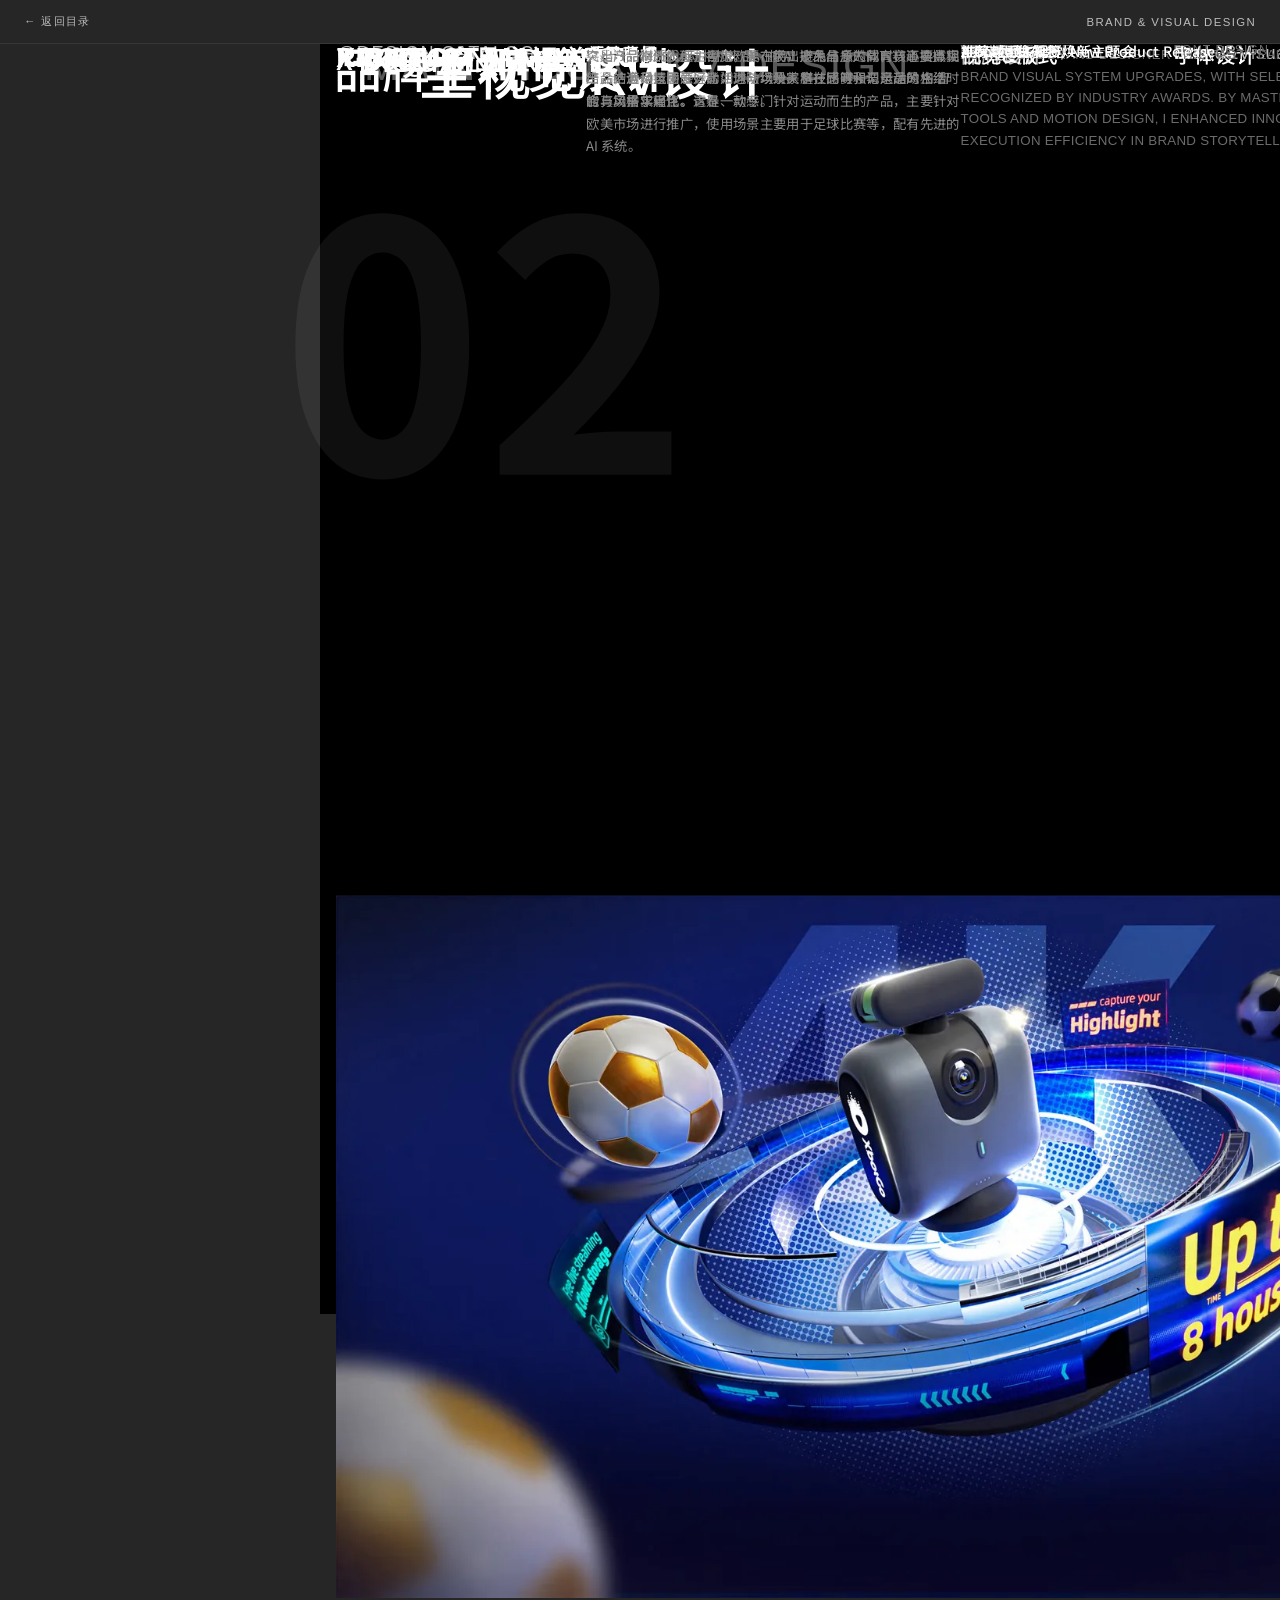
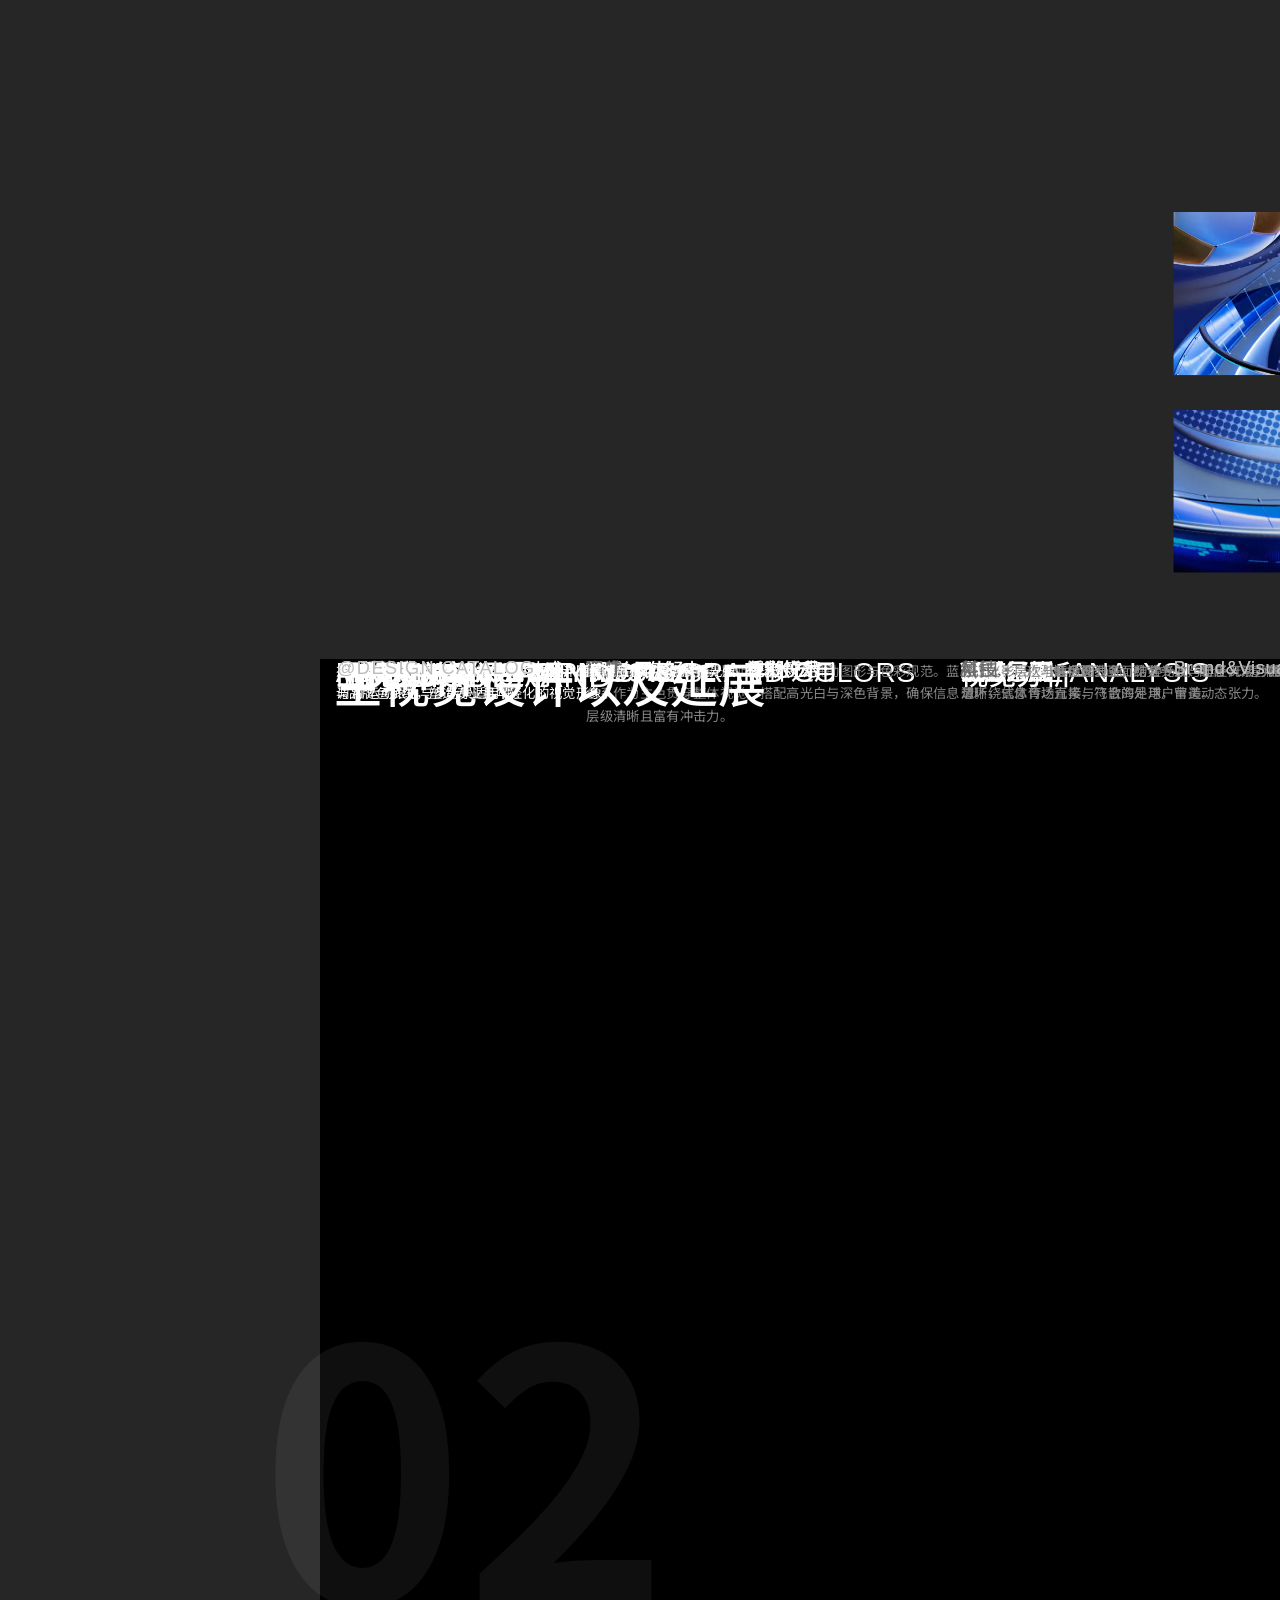
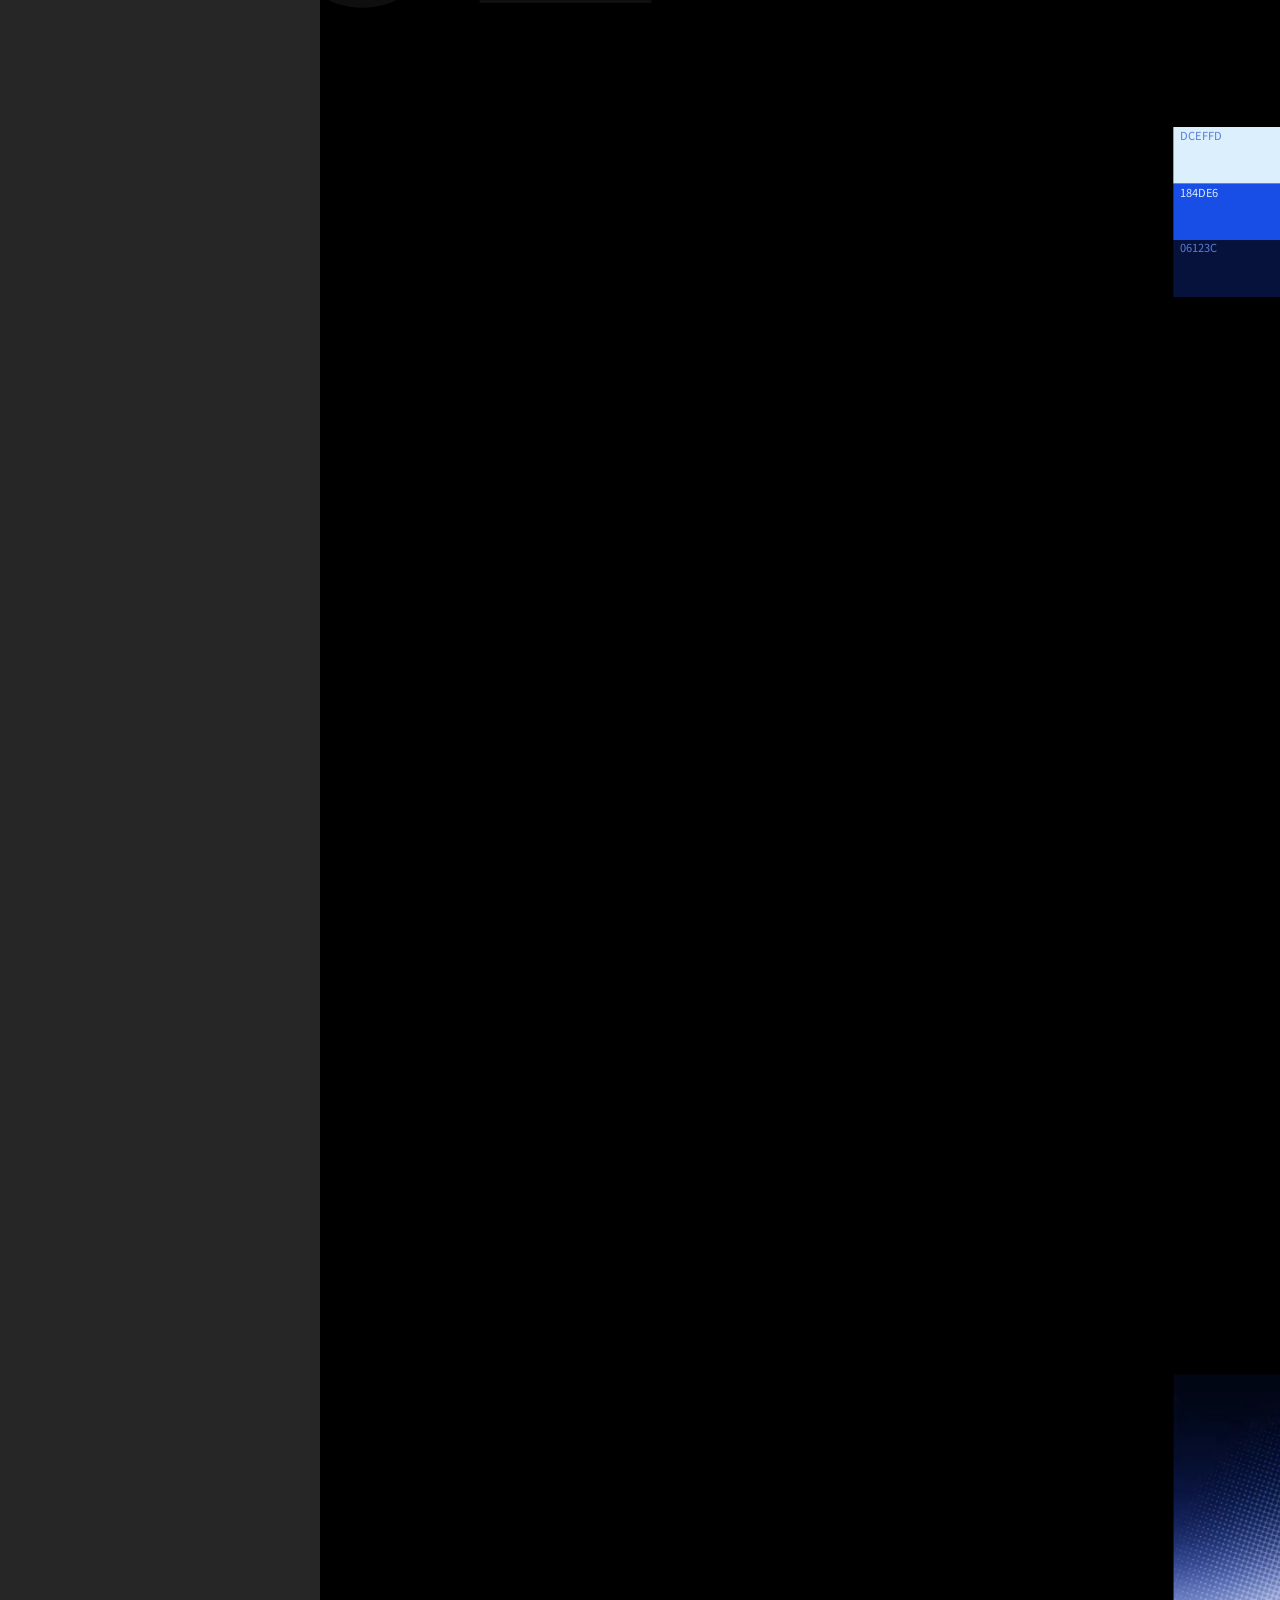
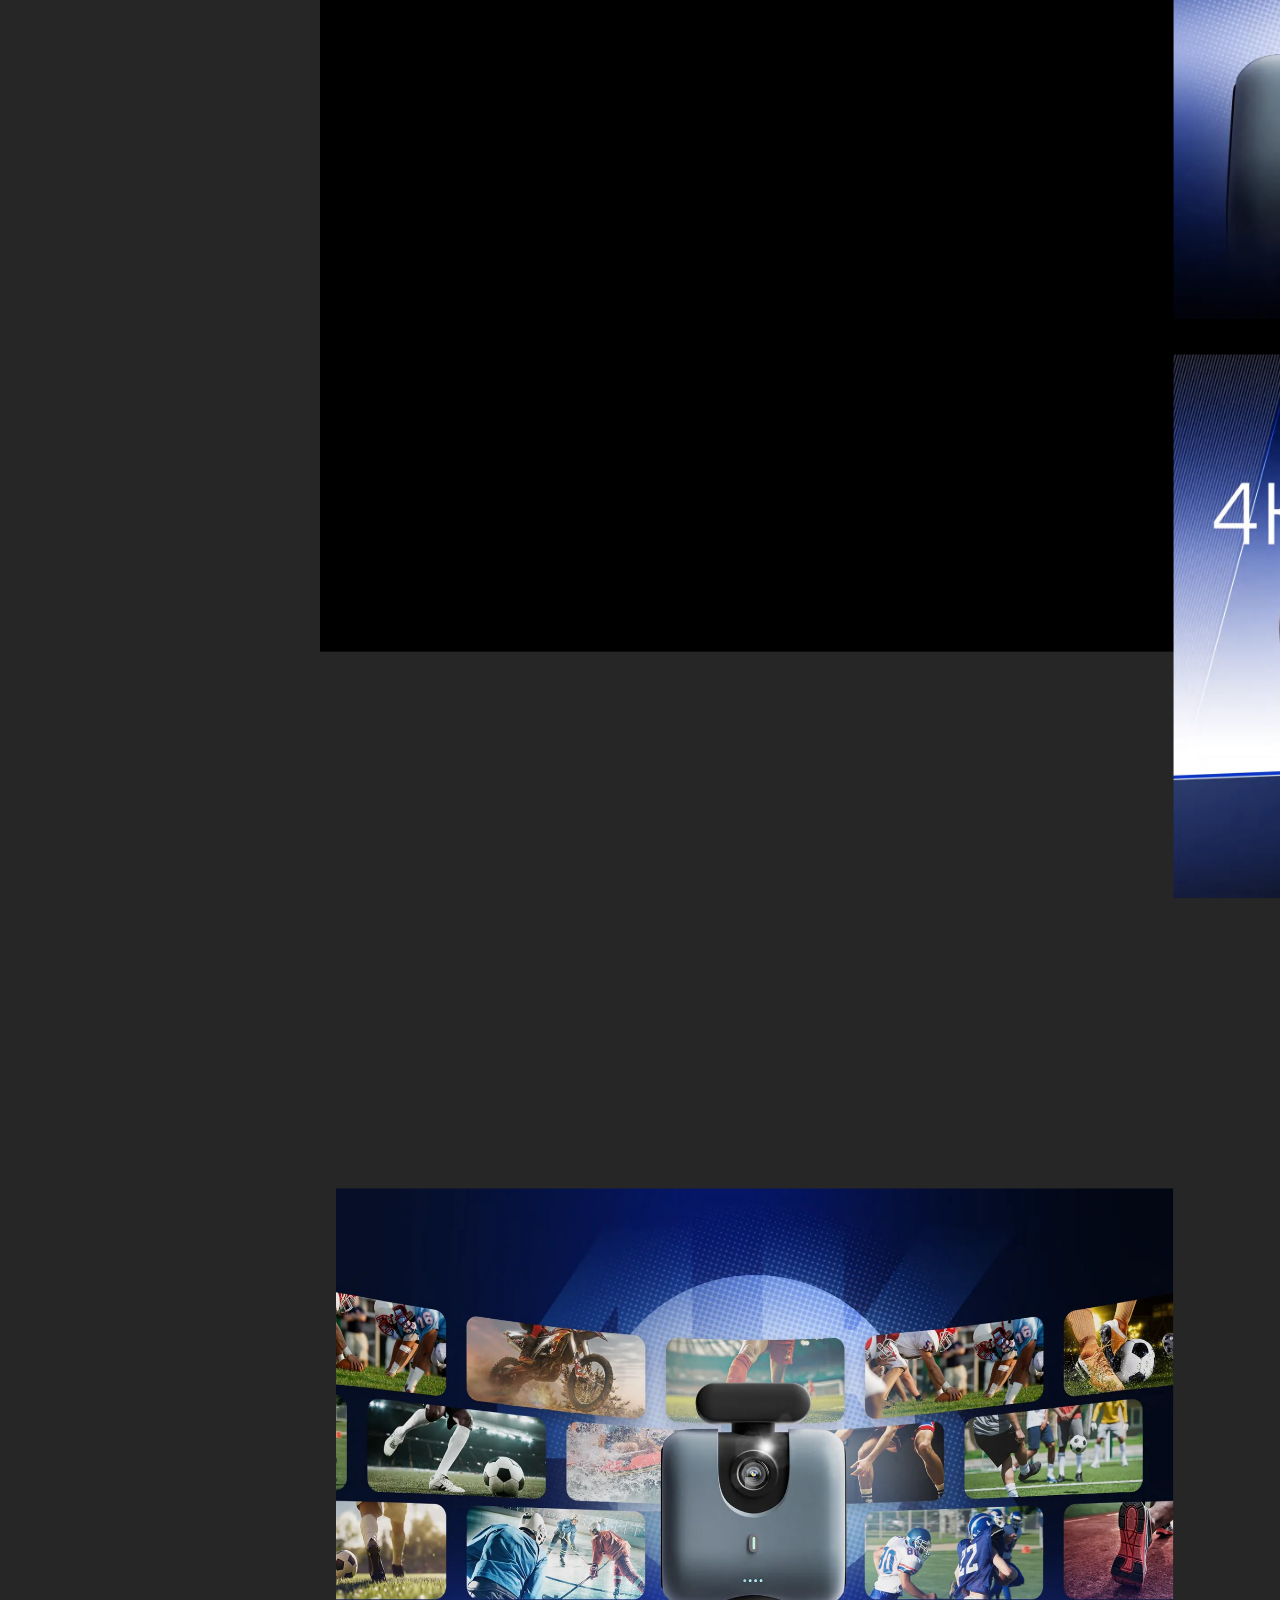
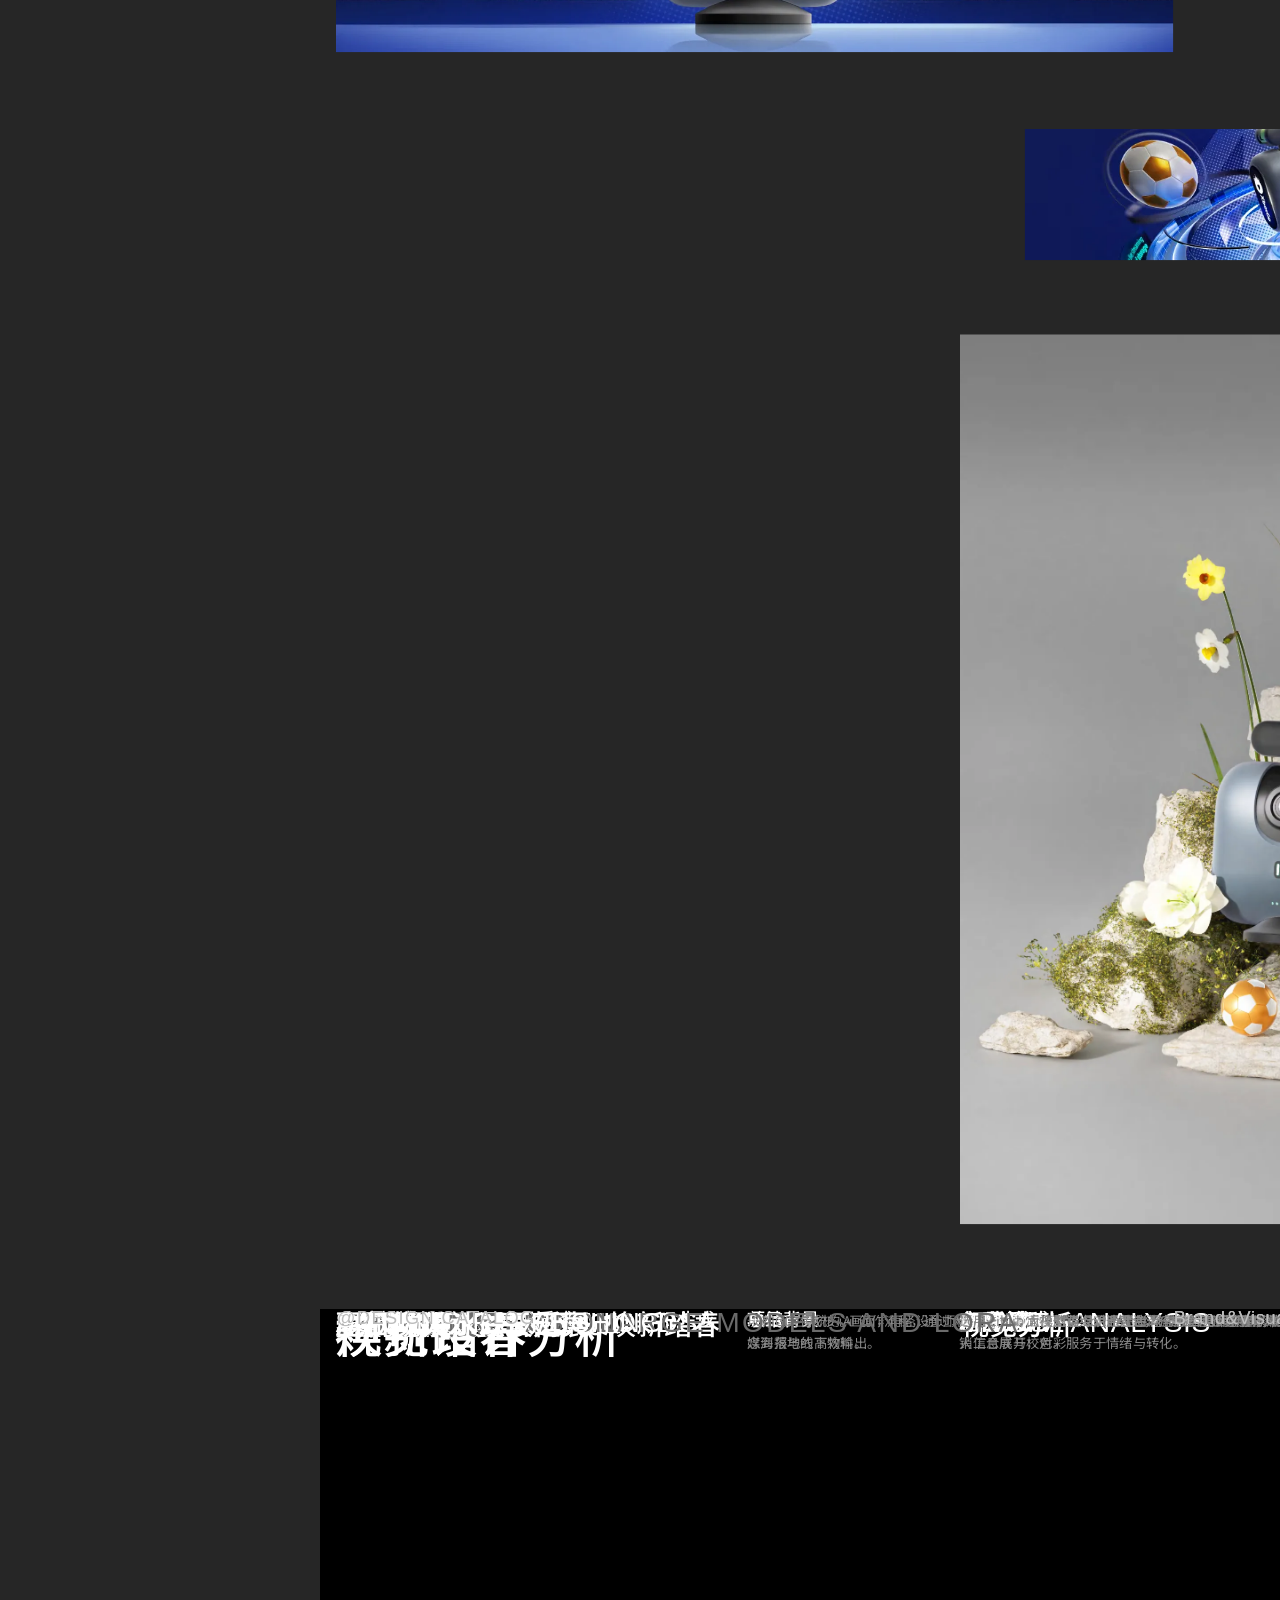
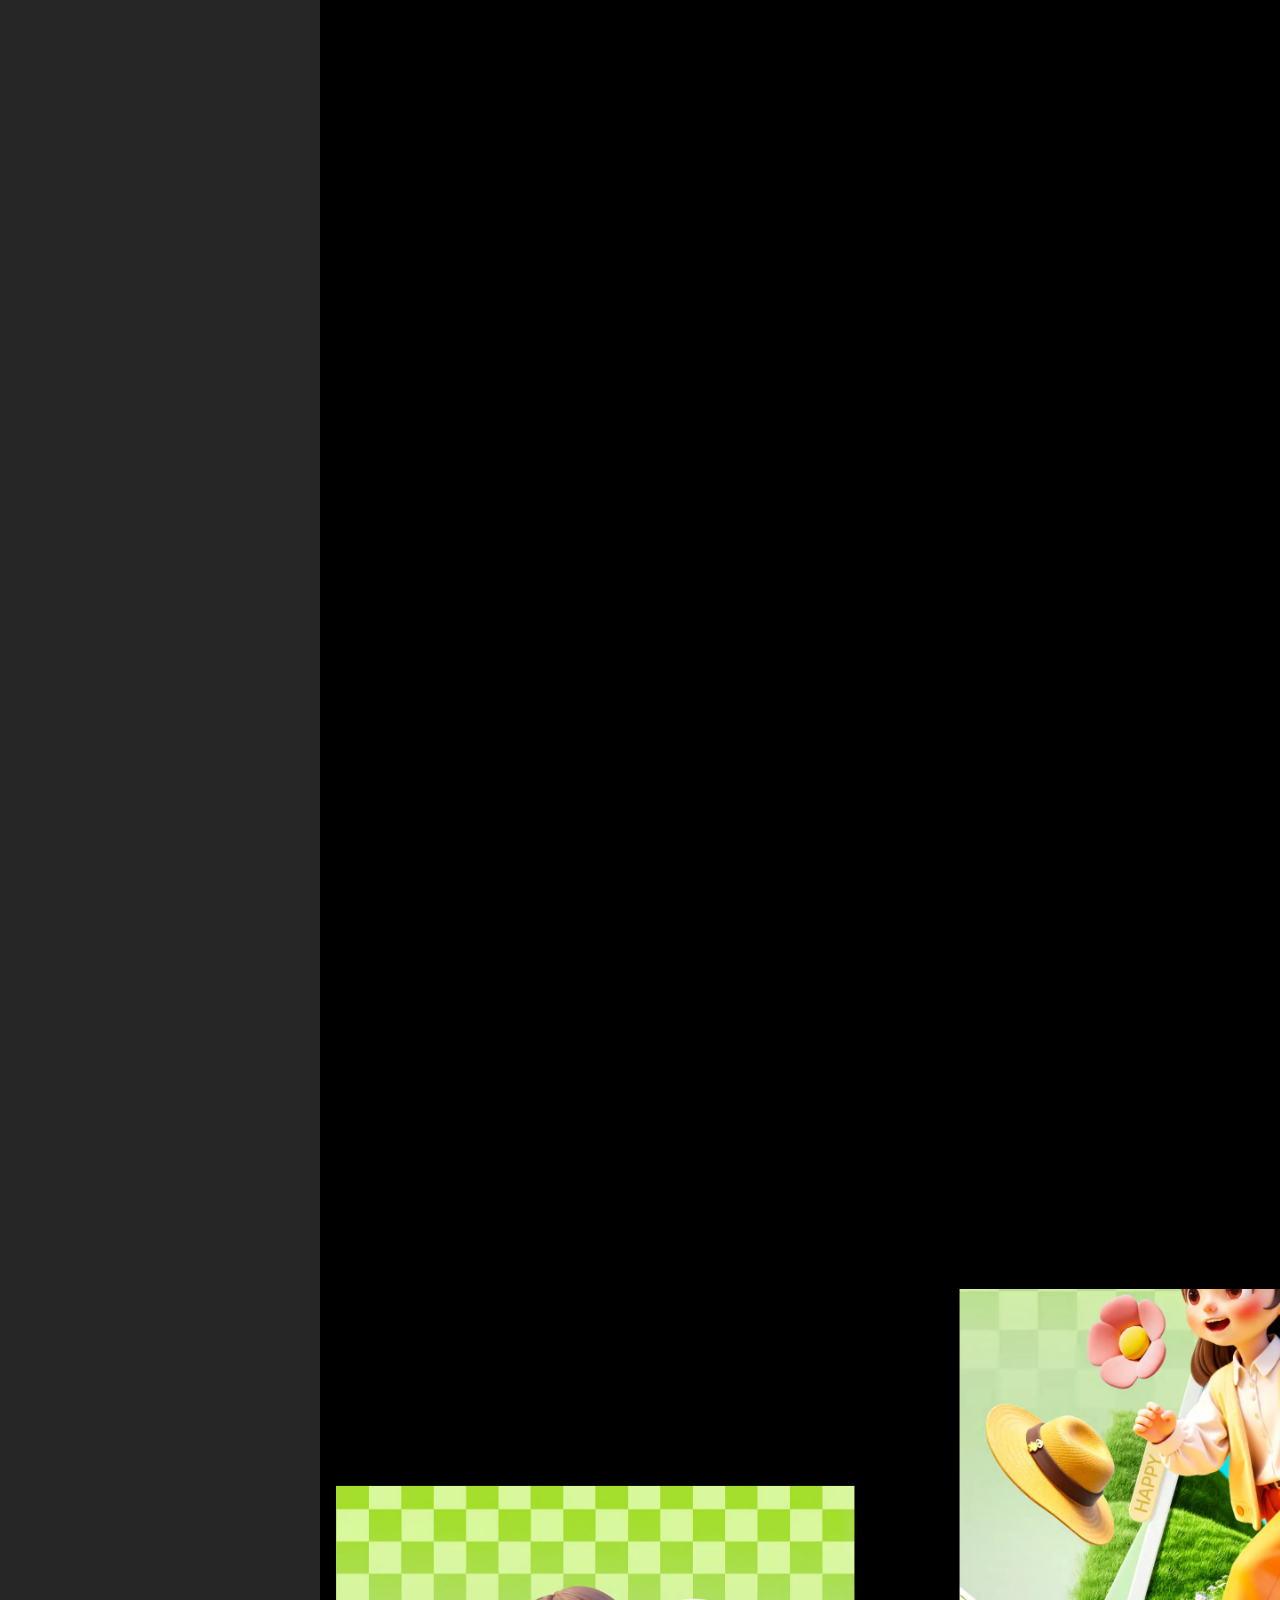
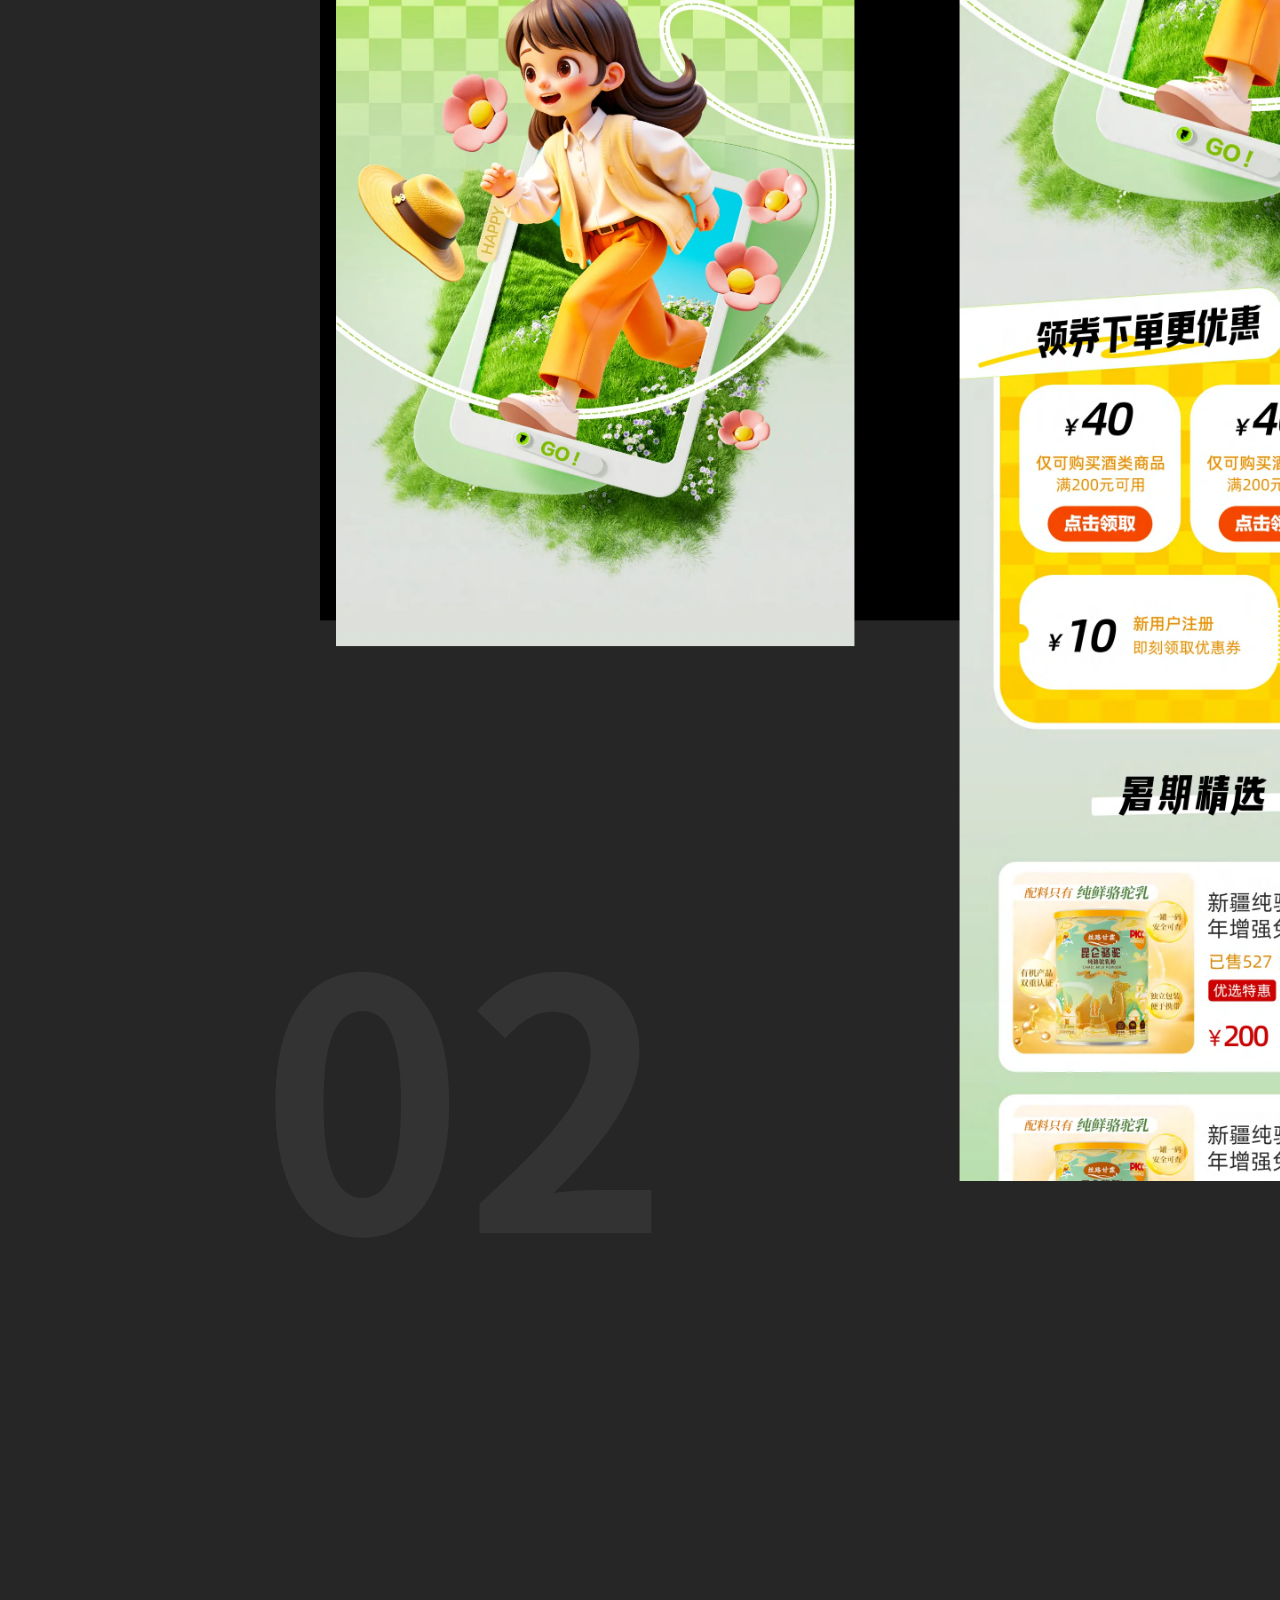
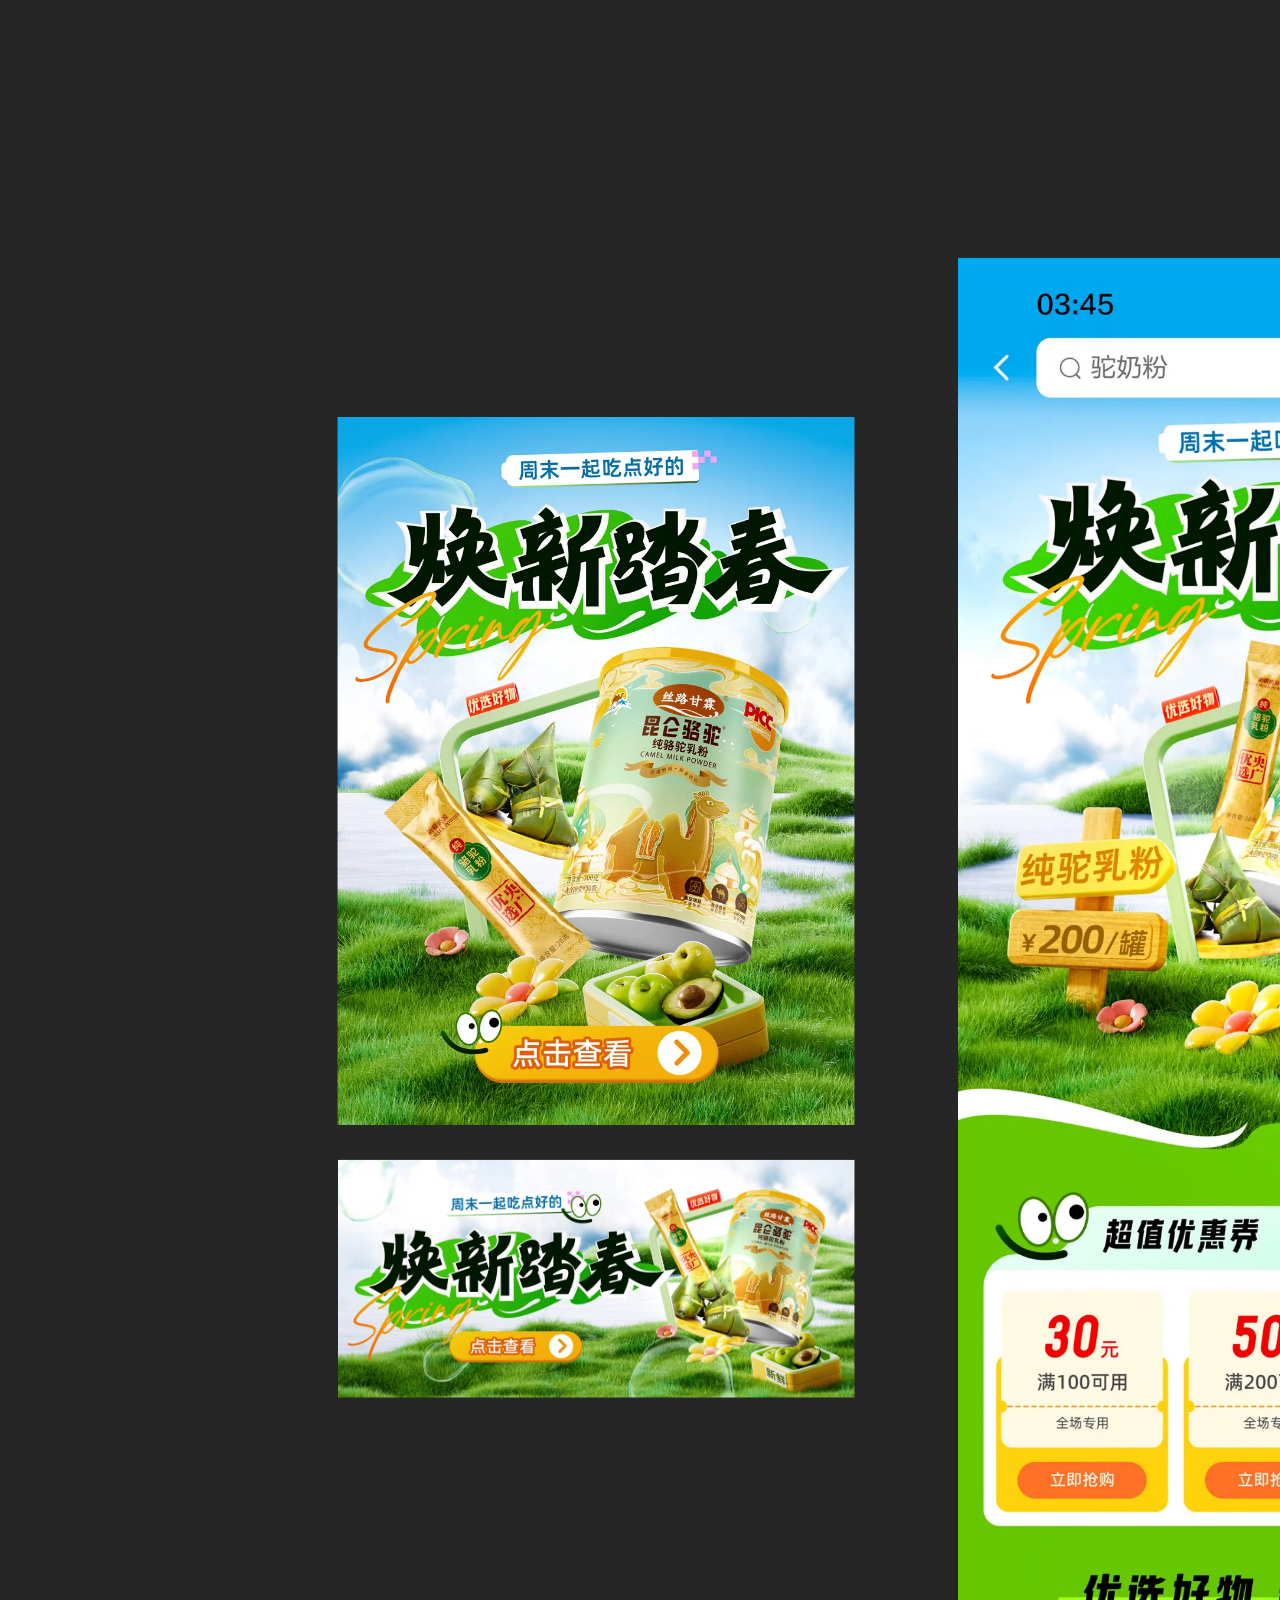
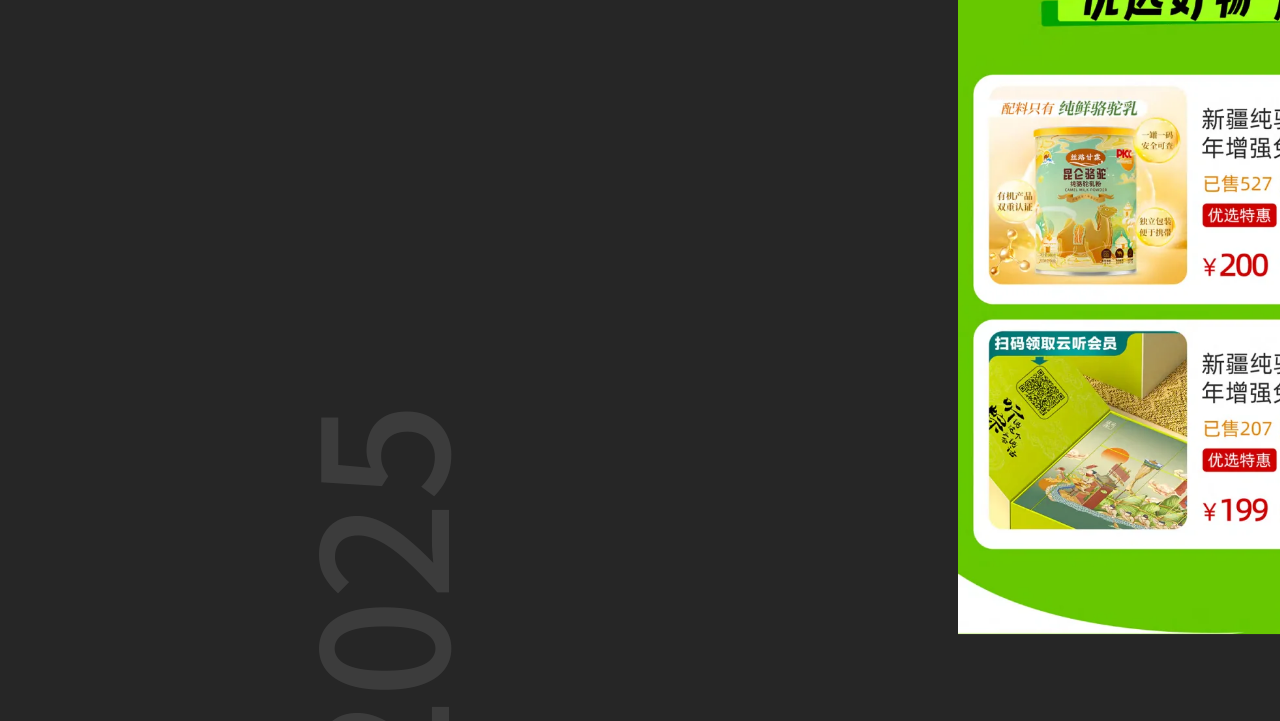
==== commit 8fd44b2f: "v2 rebuild: home + Tingzong section (p01-p04), fluid grid, real mobile reflow" ====
--- a/project.html
+++ b/project.html
@@ -1,334 +1,405 @@
 <!DOCTYPE html>
 <html lang="zh-CN">
 <head>
-  <meta charset="UTF-8" />
-  <meta name="viewport" content="width=device-width, initial-scale=1.0" />
-  <title>Case · Brand &amp; Visual Design</title>
-  <style>
-    :root {
-      --bg: #0a0a0a;
-      --bg-2: #141414;
-      --line: #2a2a2a;
-      --text: #f5f5f3;
-      --text-soft: #a8a8a0;
-      --text-faint: #6a6a64;
-      --accent: #ff6a6a;
-      --max-width: 1320px;
-      --pad: clamp(20px, 5vw, 56px);
-      --font-site: "Helvetica Neue", "Inter", "PingFang SC", "Microsoft YaHei", Arial, sans-serif;
-      --font-serif: "Cormorant Garamond", "Times New Roman", "Songti SC", "宋体", serif;
-    }
-    * { margin: 0; padding: 0; box-sizing: border-box; }
-    html { scroll-behavior: smooth; background: var(--bg); }
-    body { background: var(--bg); color: var(--text); font-family: var(--font-site);
-      -webkit-font-smoothing: antialiased; line-height: 1.6; overflow-x: hidden; }
-    a { color: inherit; text-decoration: none; }
-    img { max-width: 100%; display: block; }
-    ::selection { background: var(--accent); color: var(--bg); }
-
-    .top-bar, .bottom-bar {
-      display: flex; justify-content: space-between; align-items: center;
-      padding: 14px var(--pad);
-      font-size: 11px; font-weight: 600; letter-spacing: .22em;
-      text-transform: uppercase; color: var(--text-soft);
-      border-bottom: 1px solid var(--line);
-    }
-    .bottom-bar { border-bottom: none; border-top: 1px solid var(--line); }
-
-    .wrap { max-width: var(--max-width); margin: 0 auto; padding: 0 var(--pad); }
-
-    /* 返回链接 */
-    .back-link {
-      display: inline-flex; align-items: center; gap: 8px; margin-top: 60px;
-      font-size: 11px; font-weight: 700; letter-spacing: .22em;
-      text-transform: uppercase; color: var(--text-soft);
-      transition: color .25s ease, gap .25s ease;
-    }
-    .back-link:hover { color: var(--accent); gap: 14px; }
-
-    /* HERO */
-    .case-hero { padding: 60px 0 80px; position: relative; overflow: hidden; }
-    .case-hero .num {
-      font-family: var(--font-serif); font-size: clamp(120px, 22vw, 320px);
-      font-weight: 700; font-style: italic;
-      color: rgba(255,255,255,.04);
-      position: absolute; right: 30px; top: 30px; line-height: 1;
-      pointer-events: none; user-select: none;
-    }
-    .case-hero .eyebrow {
-      display: inline-block; font-size: 11px; font-weight: 700;
-      letter-spacing: .28em; text-transform: uppercase; color: var(--accent);
-      margin-bottom: 24px;
-    }
-    .case-hero h1 {
-      font-size: clamp(48px, 9vw, 140px); font-weight: 800;
-      letter-spacing: -0.04em; line-height: 0.95; margin-bottom: 28px;
-    }
-    .case-hero .lede {
-      font-size: clamp(16px, 1.8vw, 23px); color: var(--text-soft);
-      max-width: 720px; line-height: 1.6;
-    }
-
-    /* 信息行 */
-    .metas {
-      display: grid; grid-template-columns: repeat(4, 1fr); gap: 1px;
-      background: var(--line); border: 1px solid var(--line);
-      border-radius: 4px; overflow: hidden;
-      margin: 40px 0 80px;
-    }
-    .meta { background: var(--bg); padding: 18px 20px; }
-    .meta-k { display: block; font-size: 10px; font-weight: 700; letter-spacing: .22em;
-      text-transform: uppercase; color: var(--text-faint); margin-bottom: 8px; }
-    .meta-v { font-size: 15px; font-weight: 700; letter-spacing: -0.01em; }
-
-    /* 封面 */
-    .case-cover {
-      aspect-ratio: 16 / 9; border-radius: 4px; overflow: hidden;
-      background: var(--bg-2);
-      margin-bottom: clamp(60px, 9vw, 120px);
-    }
-    .case-cover img { width: 100%; height: 100%; object-fit: cover; }
-
-    /* Overview */
-    .case-overview {
-      display: grid; grid-template-columns: .8fr 1.2fr;
-      gap: clamp(36px, 6vw, 96px); padding-bottom: clamp(60px, 9vw, 120px);
-      border-bottom: 1px solid var(--line); margin-bottom: 80px;
-    }
-    .case-overview .label {
-      font-size: 11px; font-weight: 700; letter-spacing: .28em;
-      text-transform: uppercase; color: var(--accent);
-    }
-    .case-overview .body p {
-      font-size: clamp(17px, 1.8vw, 22px); color: var(--text);
-      margin-bottom: 22px; line-height: 1.7;
-    }
-    .case-overview .body strong { font-weight: 700; }
-
-    /* 图组 */
-    .case-figures {
-      display: grid; grid-template-columns: repeat(2, 1fr);
-      gap: clamp(28px, 4vw, 56px);
-      padding-bottom: clamp(80px, 12vh, 160px);
-    }
-    .case-figure { border-radius: 4px; overflow: hidden; background: var(--bg-2); }
-    .case-figure img { width: 100%; height: auto; display: block; }
-    .case-figure .cap {
-      font-size: 11px; color: var(--text-faint); letter-spacing: .12em;
-      text-transform: uppercase; padding: 14px 4px 0;
-      display: flex; justify-content: space-between;
-    }
-    .case-figure.full { grid-column: 1 / -1; }
-
-    /* 下一个项目 */
-    .case-next { border-top: 1px solid var(--line); padding: clamp(60px, 9vh, 120px) 0; }
-    .case-next a {
-      display: grid; grid-template-columns: auto 1fr auto; align-items: baseline; gap: 24px;
-      transition: color .25s ease;
-    }
-    .case-next a:hover { color: var(--accent); }
-    .case-next .k {
-      font-size: 11px; font-weight: 700; letter-spacing: .28em;
-      text-transform: uppercase; color: var(--text-faint);
-    }
-    .case-next .t {
-      font-size: clamp(36px, 6vw, 88px); font-weight: 800;
-      letter-spacing: -0.03em;
-    }
-    .case-next .en {
-      font-size: 11px; letter-spacing: .22em; text-transform: uppercase;
-      color: var(--text-faint);
-    }
-
-    @media (max-width: 900px) {
-      .metas { grid-template-columns: repeat(2, 1fr); }
-      .case-overview { grid-template-columns: 1fr; gap: 24px; }
-      .case-figures { grid-template-columns: 1fr; }
-      .case-next a { grid-template-columns: 1fr; gap: 8px; }
-    }
-  </style>
+<meta charset="UTF-8" />
+<meta name="viewport" content="width=device-width, initial-scale=1.0" />
+<title>02 · 主视觉 KV 设计 · 李金山作品集</title>
+<link rel="preconnect" href="https://fonts.googleapis.com">
+<link rel="preconnect" href="https://fonts.gstatic.com" crossorigin>
+<link href="https://fonts.googleapis.com/css2?family=Cormorant+Garamond:ital,wght@0,400;0,600;1,400;1,600&family=Great+Vibes&family=Noto+Sans+SC:wght@300;400;500;700;900&family=Noto+Serif+SC:wght@400;600;700&display=swap" rel="stylesheet">
+<style>
+:root {
+  --bg-page: #262626;
+  --bg-black: #000000;
+  --bg-band:  #2d2d2d;
+  --text: #ffffff;
+  --text-soft: #bcbcbc;
+  --text-muted: #6b6b6b;
+  --text-desc: #878787;
+  --font-cn: "Noto Sans SC", "PingFang SC", "Microsoft YaHei", sans-serif;
+  --font-en: "Inter", "Helvetica Neue", Arial, sans-serif;
+  --font-serif: "Cormorant Garamond", "Times New Roman", Georgia, serif;
+  --font-script: "Great Vibes", cursive;
+}
+* { margin:0; padding:0; box-sizing:border-box; }
+html, body { background: var(--bg-page); }
+body { font-family: var(--font-cn); color: var(--text); -webkit-font-smoothing:antialiased; }
+a { color: inherit; text-decoration: none; }
+img { display:block; }
+
+.stage { width:100%; max-width:1920px; margin:0 auto; background:var(--bg-page); position:relative; overflow:hidden; }
+.canvas { position:relative; width:1920px; margin:0 auto; transform-origin:top center; }
+.ab { position:absolute; line-height:1; }
+
+/* fixed top bar */
+.top-bar {
+  position:relative; z-index:100;
+  display:flex; justify-content:space-between; align-items:center;
+  padding:14px 24px; font-size:11.4px; font-family:var(--font-en);
+  letter-spacing:.12em; text-transform:uppercase; color:var(--text-soft);
+  background:var(--bg-page);
+  border-bottom:1px solid rgba(255,255,255,.08);
+}
+.top-bar a:hover { color:var(--text); }
+
+.wm-big { font-family:var(--font-cn); font-weight:700; color:rgba(255,255,255,.06); pointer-events:none; user-select:none; white-space:nowrap; }
+.wm-2025 { font-family:var(--font-cn); color:rgba(255,255,255,.10); font-weight:500; pointer-events:none; user-select:none; }
+
+/* typography helpers */
+.h-cn { font-family:var(--font-cn); color:var(--text); }
+.h-en { font-family:var(--font-en); color:var(--text); text-transform:uppercase; }
+.txt-soft { color:var(--text-soft); }
+.txt-muted { color:var(--text-muted); }
+.txt-desc  { color:var(--text-desc); }
+
+.slot { position:absolute; overflow:hidden; background:var(--bg-band); }
+.slot img { width:100%; height:100%; display:block; object-fit:cover; }
+.slot.fit-contain img { object-fit:contain; }
+
+/* ===== MOBILE reflow ===== */
+.mobi { display:none; }
+@media (max-width: 767px) {
+  .stage { display:none; }
+  .mobi { display:block; background:var(--bg-page); padding:70px 18px 60px; }
+  .mobi h1 { font-size:28px; font-weight:700; margin-bottom:6px; }
+  .mobi .eyebrow { font-family:var(--font-en); font-size:11px; letter-spacing:.12em; text-transform:uppercase; color:var(--text-soft); margin-bottom:24px; }
+  .mobi .kv-hero { width:100%; aspect-ratio:16/9; margin-bottom:28px; }
+  .mobi .kv-hero img { width:100%; height:100%; object-fit:cover; }
+  .mobi h2 { font-size:20px; font-weight:700; margin:36px 0 14px; }
+  .mobi p { font-size:14px; line-height:1.8; color:var(--text-desc); margin-bottom:14px; }
+  .mobi .kv-grid { display:grid; grid-template-columns:1fr 1fr; gap:12px; margin:24px 0; }
+  .mobi .kv-grid img { width:100%; height:auto; }
+  .mobi .kv-grid.full { grid-template-columns:1fr; }
+  .mobi .kv-card { background:var(--bg-black); padding:14px; margin-bottom:12px; }
+  .mobi .kv-card img { width:100%; height:auto; }
+}
+</style>
 </head>
 <body>
 
-  <div class="top-bar">
-    <span>@Design Catalog</span>
-    <span>Brand &amp; Visual Design</span>
-  </div>
-
-  <main class="wrap">
-    <a href="index.html" class="back-link">← 返回目录</a>
-
-    <header class="case-hero">
-      <span class="num" id="caseNum">01</span>
-      <span class="eyebrow" id="caseEyebrow">Case Study</span>
-      <h1 id="caseTitle">加载中...</h1>
-      <p class="lede" id="caseLede"></p>
-    </header>
-
-    <div class="metas" id="caseMetas"></div>
-
-    <div class="case-cover" id="caseCover"></div>
-
-    <section class="case-overview">
-      <div class="label">Overview · 项目概述</div>
-      <div class="body" id="caseOverview"></div>
-    </section>
-
-    <section class="case-figures" id="caseFigures"></section>
-
-    <section class="case-next">
-      <a href="#" id="caseNext">
-        <span class="k">下一个项目 →</span>
-        <span class="t" id="caseNextTitle"></span>
-        <span class="en" id="caseNextEn"></span>
-      </a>
-    </section>
-  </main>
-
-  <div class="bottom-bar">
-    <span id="footerText">© 2025 · Brand &amp; Visual Design</span>
-    <span>Lijinshan Portfolio</span>
-  </div>
-
-  <script type="module">
-    // 与 index.html 保持一致的本地默认
-    const LOCAL_SECTIONS = [
-      {
-        slug: 'brand', num: '01', title: '品牌设计', en: 'Brand Design',
-        desc: '从品牌定位、视觉语言到落地物料的完整品牌体系设计。',
-        tags: ['LOGO','VI','字体','辅助图形'], year: '2025',
-        cover: 'images/01_brand/p02_img08_7632bb9a.webp',
-        gallery: [
-          'images/01_brand/p02_img07_b6d2fdf0.webp',
-          'images/01_brand/p02_img05_74e57ae1.webp',
-          'images/01_brand/p02_img06_d159f940.webp',
-          'images/01_brand/p01_img01_aab024af.webp'
-        ]
-      },
-      {
-        slug: 'kv', num: '02', title: '主视觉 KV', en: 'Main Visual KV',
-        desc: '产品发布会主视觉、电商详情页、传播海报。围绕产品核心卖点的视觉锤与延展系统。',
-        tags: ['主视觉','KV','电商','延展'], year: '2025',
-        cover: 'images/02_kv/p11_img02_dc8c69ee.webp',
-        gallery: [
-          'images/02_kv/p10_img02_591f9536.webp',
-          'images/02_kv/p10_img04_d5dcbd36.webp',
-          'images/02_kv/p10_img05_283a91a8.webp',
-          'images/02_kv/p11_img05_990165b5.webp',
-          'images/02_kv/p11_img04_15f01808.webp'
-        ]
-      },
-      {
-        slug: 'visual', num: '03', title: '视觉 & 版式', en: 'Visual & Layout',
-        desc: '包装设计、节庆礼盒、品牌活动推广物料。从 0-1 全流程包装设计到延展物料。',
-        tags: ['包装','礼盒','活动','排版'], year: '2025',
-        cover: 'images/03_visual/p03_img02_544eb040.webp',
-        gallery: [
-          'images/03_visual/p03_img03_7766e262.webp',
-          'images/03_visual/p03_img05_b384cc2d.webp',
-          'images/03_visual/p03_img07_c1a387af.webp',
-          'images/03_visual/p04_img04_93e0c765.webp',
-          'images/03_visual/p04_img05_ecce3855.webp',
-          'images/03_visual/p05_img01_77a33cd4.webp',
-          'images/03_visual/p06_img01_623229af.webp',
-          'images/03_visual/p08_img01_fd922c3b.webp'
-        ]
-      },
-      {
-        slug: 'font', num: '04', title: '字体设计', en: 'Font Design',
-        desc: '中英体字字体设计与商业字库应用。兼顾屏幕显示与印刷质感。',
-        tags: ['中文','英文','字库'], year: '2025',
-        cover: 'images/04_font/p13_img03_57f77ee3.webp',
-        gallery: [
-          'images/04_font/p13_img02_360df3ad.webp',
-          'images/04_font/p13_img01_13ffd8e0.webp'
-        ]
-      }
-    ];
-
-    function escapeHtml(s){ if(!s) return ''; const d=document.createElement('div'); d.textContent=s; return d.innerHTML; }
-    function renderBold(t){ return t.replace(/\*\*(.+?)\*\*/g, '<strong>$1</strong>'); }
-
-    function renderCase(sections, idx){
-      if (idx >= sections.length) idx = 0;
-      const s = sections[idx];
-
-      document.title = s.title + ' · ' + s.en + ' · Portfolio';
-      document.getElementById('caseNum').textContent = s.num;
-      document.getElementById('caseEyebrow').textContent = s.en + ' / Case Study';
-      document.getElementById('caseTitle').textContent = s.title;
-      document.getElementById('caseLede').textContent = s.desc;
-
-      const metas = [
-        { k: '板块', v: s.title },
-        { k: '类别', v: s.en },
-        { k: '年份', v: s.year || '2025' },
-        { k: '状态', v: '已发布' }
-      ];
-      document.getElementById('caseMetas').innerHTML = metas.map(m =>
-        `<div class="meta"><span class="meta-k">${escapeHtml(m.k)}</span><span class="meta-v">${escapeHtml(m.v)}</span></div>`
-      ).join('');
-
-      const coverEl = document.getElementById('caseCover');
-      coverEl.innerHTML = `<img src="${s.cover}" alt="${escapeHtml(s.title)}" />`;
-
-      const overview = document.getElementById('caseOverview');
-      overview.innerHTML = `<p>${renderBold(escapeHtml(s.desc))}</p>` +
-        (s.tags && s.tags.length ? `<p>关键词：${s.tags.map(t=>`<strong>${escapeHtml(t)}</strong>`).join(' · ')}</p>` : '');
-
-      const figs = document.getElementById('caseFigures');
-      figs.innerHTML = '';
-      (s.gallery || []).forEach((src, i) => {
-        const isFull = (i % 5 === 0);
-        figs.innerHTML += `
-          <figure class="case-figure ${isFull ? 'full' : ''}">
-            <img src="${src}" alt="${escapeHtml(s.title)} - 图 ${i+1}" loading="lazy" />
-            <figcaption class="cap"><span>${escapeHtml(s.title)}</span><span>${String(i+1).padStart(2,'0')}</span></figcaption>
-          </figure>`;
-      });
-
-      const nextIdx = (idx + 1) % sections.length;
-      const next = sections[nextIdx];
-      document.getElementById('caseNext').setAttribute('href', `project.html?i=${nextIdx}`);
-      document.getElementById('caseNextTitle').textContent = next.title;
-      document.getElementById('caseNextEn').textContent = next.en;
+<div class="top-bar">
+  <a href="index.html">← 返回目录</a>
+  <span>Brand &amp; Visual Design</span>
+</div>
+
+<script>
+(function(){
+  const i = parseInt(new URLSearchParams(location.search).get('i') || '1', 10);
+  if (isNaN(i) || i !== 1) {
+    document.body.innerHTML = '<div style="min-height:100vh;padding:120px 24px;text-align:center;background:#262626;color:#fff;"><h1 style="font-size:42px;margin-bottom:20px;">页面建设中</h1><p style="font-size:18px;color:#bcbcbc;margin-bottom:32px;">该版块详情页尚未完成，可先查看 02 主视觉 KV 设计。</p><a href="project.html?i=1" style="display:inline-block;padding:12px 28px;border:1px solid rgba(255,255,255,.2);color:#fff;margin-right:16px;">查看 02 KV</a><a href="index.html" style="display:inline-block;padding:12px 28px;border:1px solid rgba(255,255,255,.2);color:#fff;">← 返回首页</a></div>';
+  }
+})();
+</script>
+
+<!-- ===================== PAGE 09 ===================== -->
+<div class="stage" data-h="3322">
+<div class="canvas page09" style="height:3322px;">
+  <div class="ab" style="left:0;top:0;width:1920px;height:650.4px;background:var(--bg-band);"></div>
+  <div class="ab" style="left:0;top:667.5;width:1920px;height:1080.9px;background:var(--bg-black);"></div>
+  <div class="ab" style="left:0;top:1399.3;width:1920px;height:1905.2px;background:var(--bg-black);"></div>
+
+  <!-- watermarks -->
+  <div class="ab wm-big" style="left:-60px;top:160px;font-size:520px;">02</div>
+  <div class="ab wm-2025" style="right:8px;top:0;display:flex;flex-direction:column;align-items:center;gap:24px;font-size:60px;"><span>2</span><span>0</span><span>2</span><span>5</span><span>2</span><span>0</span><span>2</span><span>5</span></div>
+
+  <!-- top bar replica inside canvas -->
+  <div class="ab" style="left:25.5px;top:689.2;font-size:27.2px;font-family:var(--font-en);letter-spacing:.08em;text-transform:uppercase;color:var(--text-soft);">@DESIGN CATALOG</div>
+  <div class="ab" style="left:1280.5px;top:689.2;font-size:27.2px;font-family:var(--font-en);letter-spacing:.04em;color:var(--text-soft);">Brand&amp;Visual Design</div>
+
+  <!-- header titles -->
+  <div class="ab h-cn" style="left:148.9px;top:138.2;font-size:82.7px;font-weight:500;letter-spacing:.02em;">主视觉KV设计</div>
+  <div class="ab h-en" style="left:66.1px;top:249.9;font-size:63.7px;letter-spacing:.04em;color:rgba(255,255,255,.35);">MAIN VISUAL KV DESIGN</div>
+
+  <!-- right mini directory -->
+  <div class="ab" style="left:960.9px;top:147.5;font-size:30.8px;font-weight:500;color:var(--text-soft);">品牌设计</div>
+  <div class="ab" style="left:960.9px;top:193.4;font-size:18.6px;font-family:var(--font-en);letter-spacing:.08em;text-transform:uppercase;color:var(--text-muted);">BRAND DESIGN</div>
+  <div class="ab" style="left:960.9px;top:237.6;font-size:30.8px;font-weight:500;color:var(--text);">视觉&amp;版式</div>
+  <div class="ab" style="left:960.9px;top:283.4;font-size:18.6px;font-family:var(--font-en);letter-spacing:.08em;text-transform:uppercase;color:var(--text-muted);">VISUAL&amp;LAYOUT</div>
+  <div class="ab" style="left:1280.3px;top:238.4;font-size:30.8px;font-weight:500;color:var(--text);">字体设计</div>
+  <div class="ab" style="left:1280.3px;top:284.3;font-size:18.6px;font-family:var(--font-en);letter-spacing:.08em;text-transform:uppercase;color:var(--text-muted);">FONT DESIGN</div>
+  <div class="ab" style="left:960.9px;top:351.1;width:700px;font-size:20px;line-height:1.6;font-family:var(--font-en);letter-spacing:.02em;text-transform:uppercase;color:var(--text-muted);">AS A VISUAL BRAND DESIGNER THIS PAST YEAR, I LED MULTIPLE BRAND VISUAL SYSTEM UPGRADES, WITH SELECT CASES RECOGNIZED BY INDUSTRY AWARDS. BY MASTERING AI-AIDED TOOLS AND MOTION DESIGN, I ENHANCED INNOVATION AND EXECUTION EFFICIENCY IN BRAND STORYTELLING.</div>
+
+  <!-- right side info -->
+  <div class="ab" style="left:960.9px;top:468.6;font-size:21.5px;font-weight:500;color:var(--text);">X-botgo发布会 / New Product Release</div>
+  <div class="ab" style="left:960.9px;top:494.4;font-size:21.5px;font-weight:500;color:var(--text);">AIGC项目&amp;夏日焕新主题会</div>
+  <div class="ab" style="left:960.9px;top:520.3;font-size:21.5px;font-weight:500;color:var(--text);">推荐越野主视觉</div>
+
+  <!-- section title -->
+  <div class="ab h-cn" style="left:21.3px;top:812.4;font-size:71.9px;font-weight:500;">品牌主视觉设计</div>
+  <div class="ab h-en" style="left:57.2px;top:875.9;font-size:50.8px;letter-spacing:.02em;">Visual Brand</div>
+  <div class="ab h-en" style="left:57.2px;top:917.6;font-size:50.8px;letter-spacing:.02em;">Design</div>
+
+  <!-- project subtitle -->
+  <div class="ab" style="left:24.3px;top:1081.8;font-size:42.3px;font-weight:700;font-family:var(--font-en);letter-spacing:.02em;text-transform:uppercase;color:var(--text);">X-BOTGO</div>
+  <div class="ab" style="left:24.3px;top:1121.6;font-size:42.3px;font-weight:700;font-family:var(--font-en);letter-spacing:.02em;text-transform:uppercase;color:var(--text);">PRODUCT MAIN VISUAL</div>
+  <div class="ab" style="left:24.3px;top:1173.3;font-size:42.3px;font-weight:500;color:var(--text);">X-botgo 产品主视觉</div>
+
+  <!-- hero image -->
+  <div class="ab slot" style="left:23.5px;top:1276.9px;width:1873px;height:1054.2px;">
+    <img src="images/02_kv/p09_img01_a6b0d5b4.webp" alt="XbotGo 产品主视觉" />
+  </div>
+
+  <!-- text block left -->
+  <div class="ab" style="left:399.4px;top:2439.1;font-size:27px;font-weight:500;color:var(--text);">项目背景</div>
+  <div class="ab" style="left:399.4px;top:2510.8;width:560px;font-size:20px;line-height:1.7;color:var(--text-desc);">XbotGo 推出的运动相机产品，将 AI 技术与多人体育赛事拍摄相结合，满足运动爱好者、球队以及家庭在比赛和记录运动生活时的真实需求痛点。这是一款专门针对运动而生的产品，主要针对欧美市场进行推广，使用场景主要用于足球比赛等，配有先进的 AI 系统。</div>
+
+  <div class="ab" style="left:399.4px;top:2650.8;font-size:27px;font-weight:500;color:var(--text);">项目目标</div>
+  <div class="ab" style="left:399.4px;top:2733.8;width:560px;font-size:20px;line-height:1.7;color:var(--text-desc);">这是产品海外大促主视觉，要在突出产品品质的同时，还要体现产品的运动氛围感，比如运动场景、科技感等，与运动风格结合，风格年轻化、青春、动感。</div>
+
+  <div class="ab" style="left:399.4px;top:2874.7;font-size:27px;font-weight:500;color:var(--text);">总结</div>
+  <div class="ab" style="left:399.4px;top:2954.8;width:560px;font-size:20px;line-height:1.7;color:var(--text-desc);">突出产品材质质感，考虑欧美市场，避免信息过载，核心卖点突出，结合科技感、运动活力与缤纷美学，同时强调产品的 AI 智能与场景实用性。</div>
+
+  <!-- detail images right -->
+  <div class="ab slot" style="left:1279.8px;top:2651.9px;width:616.3px;height:244.8px;">
+    <img src="images/02_kv/p09_img02_229d7f84.webp" alt="XbotGo 细节 01" />
+  </div>
+  <div class="ab slot" style="left:1279.8px;top:2948.6px;width:616.3px;height:244.8px;">
+    <img src="images/02_kv/p09_img03_7c622099.webp" alt="XbotGo 细节 02" />
+  </div>
+</div>
+</div>
+
+<!-- ===================== PAGE 10 ===================== -->
+<div class="stage" data-h="8176">
+<div class="canvas page10" style="height:8176px;">
+  <div class="ab" style="left:0;top:0;width:1920px;height:1096.9px;background:var(--bg-black);"></div>
+  <div class="ab" style="left:0;top:1096.9;width:1920px;height:1048.9px;background:var(--bg-page);"></div>
+  <div class="ab" style="left:0;top:1620.3;width:1920px;height:1048.9px;background:var(--bg-black);"></div>
+  <div class="ab" style="left:0;top:3370;width:1920px;height:4788.7px;background:var(--bg-black);"></div>
+
+  <!-- watermark -->
+  <div class="ab wm-big" style="left:-90px;top:930px;font-size:520px;">02</div>
+  <div class="ab wm-2025" style="right:8px;top:0;display:flex;flex-direction:column;align-items:center;gap:24px;font-size:60px;"><span>2</span><span>0</span><span>2</span><span>5</span><span>2</span><span>0</span><span>2</span><span>5</span></div>
+
+  <!-- top bar -->
+  <div class="ab" style="left:25.5px;top:20.7;font-size:27.2px;font-family:var(--font-en);letter-spacing:.08em;text-transform:uppercase;color:var(--text-soft);">@DESIGN CATALOG</div>
+  <div class="ab" style="left:1280.5px;top:20.7;font-size:27.2px;font-family:var(--font-en);letter-spacing:.04em;color:var(--text-soft);">Brand&amp;Visual Design</div>
+
+  <!-- main visual keywords -->
+  <div class="ab h-en" style="left:23.5px;top:148.4;font-size:42.3px;letter-spacing:.02em;">Main visual keywords</div>
+  <div class="ab h-cn" style="left:23.5px;top:200.2;font-size:42.3px;font-weight:500;">主视觉关键词</div>
+  <div class="ab" style="left:59.4px;top:430.2;font-size:27px;font-weight:500;color:var(--text);">科技感</div>
+  <div class="ab" style="left:282.2px;top:430.2;font-size:27px;font-weight:500;color:var(--text);">运动感</div>
+  <div class="ab" style="left:492.2px;top:430.2;font-size:27px;font-weight:500;color:var(--text);">年轻力</div>
+
+  <!-- visual analysis -->
+  <div class="ab h-en" style="left:960px;top:148.4;font-size:42.3px;letter-spacing:.02em;">Visual Analysis</div>
+  <div class="ab h-cn" style="left:960px;top:200.2;font-size:42.3px;font-weight:500;">视觉分析</div>
+  <div class="ab" style="left:961.4px;top:291.8;font-size:34px;font-weight:500;color:var(--text);">视觉风格</div>
+  <div class="ab" style="left:961.4px;top:376.9;width:930px;font-size:20px;line-height:1.7;color:var(--text-desc);">以高对比度的蓝紫色调为主，结合光效与粒子元素，强化运动场景的沉浸感。画面中心聚焦产品主体，通过环绕式体育场元素与飞散的足球，营造动态张力。</div>
+  <div class="ab" style="left:961.4px;top:478.9;font-size:34px;font-weight:500;color:var(--text);">产品呈现</div>
+  <div class="ab" style="left:961.4px;top:566.9;width:930px;font-size:20px;line-height:1.7;color:var(--text-desc);">将 XbotGo 运动相机置于画面视觉中心，配合 3D 渲染的运动场与足球元素，突出产品核心卖点。视觉层级清晰，信息传达直接，符合海外用户审美。</div>
+  <div class="ab" style="left:961.4px;top:667.4;font-size:34px;font-weight:500;color:var(--text);">品牌氛围</div>
+  <div class="ab" style="left:961.4px;top:753.6;width:930px;font-size:20px;line-height:1.7;color:var(--text-desc);">通过光影层次与速度感线条，构建专业、年轻、活力的品牌气质，强化用户对运动记录与智能拍摄的联想。</div>
+
+  <!-- auxiliary colors -->
+  <div class="ab h-en" style="left:23.5px;top:1250.2;font-size:42.3px;letter-spacing:.02em;">AUXILIARY GRAPHICS &amp; BRAND COLORS</div>
+  <div class="ab h-cn" style="left:23.5px;top:1302;font-size:42.3px;font-weight:500;">品牌色&amp;字体运用</div>
+  <div class="ab" style="left:399.4px;top:1458.4;width:565px;font-size:20px;line-height:1.7;color:var(--text-desc);">基于产品蓝紫科技基调，延展出一系列辅助图形与色彩规范。蓝色系作为主色贯穿整体视觉，搭配高光白与深色背景，确保信息层级清晰且富有冲击力。</div>
+  <div class="ab" style="left:399.4px;top:1736.3;font-size:34px;font-weight:500;color:var(--text);">视觉风格</div>
+  <div class="ab" style="left:638.3px;top:1736.3;font-size:34px;font-weight:500;color:var(--text);">字体运用</div>
+  <div class="ab" style="left:959.5px;top:1736.3;font-size:34px;font-weight:500;color:var(--text);">色彩</div>
+  <div class="ab" style="left:397.6px;top:1835.9;font-size:28px;color:var(--text-muted);">图像</div>
+  <div class="ab" style="left:638.3px;top:1835.9;font-size:28px;color:var(--text);">悉粼悦水</div>
+  <div class="ab" style="left:960.1px;top:1835.9;font-size:28px;color:var(--text-muted);">AI</div>
+  <div class="ab" style="left:397.6px;top:1869.5;font-size:28px;color:var(--text-muted);">运动</div>
+  <div class="ab" style="left:638.3px;top:1869.5;font-size:28px;color:var(--text);">视觉符号</div>
+  <div class="ab" style="left:960.1px;top:1869.5;font-size:28px;color:var(--text-muted);">科技</div>
+  <div class="ab" style="left:397.6px;top:1903.1;font-size:28px;color:var(--text-muted);">合成</div>
+  <div class="ab" style="left:638.3px;top:1903.1;font-size:28px;color:var(--text);">色彩规范</div>
+  <div class="ab" style="left:960.1px;top:1903.1;font-size:28px;color:var(--text-muted);">氛围</div>
+
+  <!-- color chips -->
+  <div class="ab" style="left:1279.5px;top:1602.2px;width:615.8px;height:85px;background:#dceffd;"></div>
+  <div class="ab" style="left:1290.4px;top:1606.8px;font-size:16.6px;color:#577dda;">DCEFFD</div>
+  <div class="ab" style="left:1706.3px;top:1642.8px;font-size:16.6px;color:#577dda;">CMYK / 17 2 0 0</div>
+  <div class="ab" style="left:1706.3px;top:1661.9px;font-size:16.6px;color:#577dda;">RGB / 220 239 253</div>
+
+  <div class="ab" style="left:1279.5px;top:1687.3px;width:615.8px;height:85px;background:#184de6;"></div>
+  <div class="ab" style="left:1290.4px;top:1691.6px;font-size:16.6px;color:#d9ecfa;">184DE6</div>
+  <div class="ab" style="left:1706.3px;top:1727.6px;font-size:16.6px;color:#d9ecfa;">CMYK / 87 68 0 0</div>
+  <div class="ab" style="left:1706.3px;top:1746.7px;font-size:16.6px;color:#d9ecfa;">RGB / 24 77 230</div>
+
+  <div class="ab" style="left:1279.5px;top:1772.3px;width:615.8px;height:85px;background:#06123c;"></div>
+  <div class="ab" style="left:1290.4px;top:1775.3px;font-size:16.6px;color:#577dda;">06123C</div>
+  <div class="ab" style="left:1706.3px;top:1811.3px;font-size:16.6px;color:#d9ecfa;">CMYK / 100 100 62 40</div>
+  <div class="ab" style="left:1706.3px;top:1830.4px;font-size:16.6px;color:#d9ecfa;">RGB / 6 18 60</div>
+
+  <!-- design intro text -->
+  <div class="ab" style="left:23.5px;top:2117.5;width:617px;font-size:20px;line-height:1.7;color:var(--text);">从品牌定位到视觉语言，本次主视觉设计围绕产品核心卖点展开，强调 AI 运动跟拍与多场景适用性。</div>
+  <div class="ab" style="left:23.5px;top:2219.5;width:617px;font-size:20px;line-height:1.7;color:var(--text);">在视觉呈现上，将产品融入运动场景中，通过速度感构图、科技光效与品牌色系统，塑造专业且年轻化的视觉形象。</div>
+
+  <!-- visual design and extension header -->
+  <div class="ab h-cn" style="left:21.3px;top:2927.7;font-size:71.9px;font-weight:500;">主视觉设计以及延展</div>
+  <div class="ab h-en" style="left:57.2px;top:2991.2;font-size:50.8px;letter-spacing:.02em;">Visual Brand</div>
+  <div class="ab h-en" style="left:57.2px;top:3032.9;font-size:50.8px;letter-spacing:.02em;">Design</div>
+
+  <!-- extension images -->
+  <div class="ab slot" style="left:1280.2px;top:3473.1px;width:616.4px;height:816.5px;">
+    <img src="images/02_kv/p10_img04_d5dcbd36.webp" alt="延展 01" />
+  </div>
+  <div class="ab slot" style="left:1280.2px;top:4343px;width:616.2px;height:816.1px;">
+    <img src="images/02_kv/p10_img05_283a91a8.webp" alt="延展 02" />
+  </div>
+  <div class="ab slot" style="left:24.3px;top:5594.4px;width:1255.8px;height:695.9px;">
+    <img src="images/02_kv/p10_img03_485fe627.webp" alt="延展主视觉" />
+  </div>
+  <div class="ab slot" style="left:1057.2px;top:6405.2px;width:838.1px;height:197px;">
+    <img src="images/02_kv/p10_img02_591f9536.webp" alt="延展 banner" />
+  </div>
+  <div class="ab slot" style="left:960.1px;top:6713.4px;width:936.3px;height:1334.2px;">
+    <img src="images/02_kv/p10_img06_3a9a784d.webp" alt="延展竖版" />
+  </div>
+
+  <!-- page 10 bottom bar -->
+  <div class="ab" style="left:25.5px;top:2708;font-size:27.2px;font-family:var(--font-en);letter-spacing:.08em;text-transform:uppercase;color:var(--text-soft);">@DESIGN CATALOG</div>
+  <div class="ab" style="left:1280.5px;top:2708;font-size:27.2px;font-family:var(--font-en);letter-spacing:.04em;color:var(--text-soft);">Brand&amp;Visual Design</div>
+</div>
+</div>
+
+<!-- ===================== PAGE 11 ===================== -->
+<div class="stage" data-h="8718">
+<div class="canvas page11" style="height:8718px;">
+  <div class="ab" style="left:0;top:0;width:1920px;height:197px;background:var(--bg-page);"></div>
+  <div class="ab" style="left:0;top:197;width:1920px;height:1050.4px;background:var(--bg-black);"></div>
+  <div class="ab" style="left:0;top:1991.4;width:1920px;height:2729.9px;background:var(--bg-black);"></div>
+  <div class="ab" style="left:0;top:4934.2;width:1920px;height:3766.9px;background:var(--bg-black);"></div>
+
+  <!-- watermarks -->
+  <div class="ab wm-big" style="left:-90px;top:4200px;font-size:520px;">02</div>
+  <div class="ab wm-2025" style="right:8px;top:0;display:flex;flex-direction:column;align-items:center;gap:24px;font-size:60px;"><span>2</span><span>0</span><span>2</span><span>5</span><span>2</span><span>0</span><span>2</span><span>5</span></div>
+  <div class="ab wm-2025" style="left:-50px;top:8240px;font-size:260px;writing-mode:vertical-rl;transform:rotate(180deg);">2025</div>
+
+  <!-- top bar -->
+  <div class="ab" style="left:25.5px;top:21.7;font-size:27.2px;font-family:var(--font-en);letter-spacing:.08em;text-transform:uppercase;color:var(--text-soft);">@DESIGN CATALOG</div>
+  <div class="ab" style="left:1280.5px;top:21.7;font-size:27.2px;font-family:var(--font-en);letter-spacing:.04em;color:var(--text-soft);">Brand&amp;Visual Design</div>
+
+  <!-- AIGC PROJECT -->
+  <div class="ab h-en" style="left:23.6px;top:152.5;font-size:42.3px;letter-spacing:.02em;">AIGC PROJECT</div>
+  <div class="ab h-cn" style="left:23.6px;top:244.1;font-size:42.3px;font-weight:500;">AIGC项目&amp;夏日畅爽&amp;焕新踏春</div>
+
+  <div class="ab" style="left:640.5px;top:158;font-size:27px;font-weight:500;color:var(--text);">项目背景</div>
+  <div class="ab" style="left:640.5px;top:240.2;width:1251px;font-size:20px;line-height:1.7;color:var(--text-desc);">予有扬弃传统的 AI 创作流程，通过大模型与 LoRA 训练，结合产品主题与节日营销节点，快速生成高质量视觉素材，并延展至电商详情页、社媒海报与线下物料。</div>
+  <div class="ab" style="left:640.5px;top:345.7;font-size:27px;font-weight:500;color:var(--text);">总结</div>
+  <div class="ab" style="left:640.5px;top:425.7;width:880px;font-size:20px;line-height:1.7;color:var(--text-desc);">以 AIGC 生成核心画面，再经设计师精修与品牌规范适配，保证视觉统一性与商业可用性，实现从概念到落地的高效输出。</div>
+
+  <!-- keywords / analysis -->
+  <div class="ab h-en" style="left:24.9px;top:529.6;font-size:42.3px;letter-spacing:.02em;">Main visual keywords</div>
+  <div class="ab h-cn" style="left:24.9px;top:581.4;font-size:42.3px;font-weight:500;">主视觉关键词</div>
+  <div class="ab" style="left:60.9px;top:775.4;font-size:27px;font-weight:500;color:var(--text);">清新感</div>
+  <div class="ab" style="left:271px;top:775.4;font-size:27px;font-weight:500;color:var(--text);">产品质感</div>
+  <div class="ab" style="left:507.5px;top:775.4;font-size:27px;font-weight:500;color:var(--text);">AI 生成</div>
+
+  <div class="ab h-en" style="left:961.5px;top:529.7;font-size:42.3px;letter-spacing:.02em;">Visual Analysis</div>
+  <div class="ab h-cn" style="left:961.5px;top:581.4;font-size:42.3px;font-weight:500;">视觉分析</div>
+  <div class="ab" style="left:959px;top:675;font-size:34px;font-weight:500;color:var(--text);">色彩策略</div>
+  <div class="ab" style="left:959px;top:764.7;width:930px;font-size:20px;line-height:1.7;color:var(--text-desc);">夏日畅爽以明快的黄绿对比营造清凉感，焕新踏春以嫩绿与暖黄传递春日活力。两组视觉均围绕产品与促销信息展开，色彩服务于情绪与转化。</div>
+  <div class="ab" style="left:959px;top:868;font-size:34px;font-weight:500;color:var(--text);">产品质感</div>
+  <div class="ab" style="left:959px;top:954.8;width:930px;font-size:20px;line-height:1.7;color:var(--text-desc);">产品作为画面视觉锚点，通过 AI 场景融合与后期精修，保持真实光影与材质细节，提升品牌可信度。</div>
+  <div class="ab" style="left:959px;top:1024.4;font-size:34px;font-weight:500;color:var(--text);">AI 生成</div>
+  <div class="ab" style="left:959px;top:1110.6;width:930px;font-size:20px;line-height:1.7;color:var(--text-desc);">选用 Liblib 大模型与 LoRA 组合，控制角色、场景与风格一致性，后期针对文字、LOGO 与促销信息进行人工合成与校对。</div>
+
+  <!-- visual design analysis -->
+  <div class="ab h-cn" style="left:21.3px;top:1416.5;font-size:71.9px;font-weight:500;">视觉设计分析</div>
+  <div class="ab h-en" style="left:57.3px;top:1480;font-size:50.8px;letter-spacing:.02em;">Analysis</div>
+  <div class="ab h-en" style="left:57.3px;top:1521.7;font-size:50.8px;letter-spacing:.02em;">Design</div>
+  <div class="ab h-en" style="left:24.9px;top:1628.8;font-size:42.3px;letter-spacing:.08em;color:var(--text-muted);">LIBLIB SELECTS LARGE MODELS AND LORA</div>
+  <div class="ab h-en" style="left:24.9px;top:1775.5;font-size:42.3px;letter-spacing:.02em;color:var(--text-muted);">Visual extension</div>
+  <div class="ab h-cn" style="left:24.9px;top:1827.3;font-size:42.3px;font-weight:500;color:var(--text-muted);">延展设计展示</div>
+  <div class="ab h-cn" style="left:24.9px;top:1874.1;font-size:42.3px;font-weight:500;">主视觉设计以及延展</div>
+
+  <!-- page 11 extension images -->
+  <div class="ab slot" style="left:959px;top:2369.9px;width:937.1px;height:2238.1px;">
+    <img src="images/02_kv/p11_img02_dc8c69ee.webp" alt="夏日畅爽长图" />
+  </div>
+  <div class="ab slot" style="left:24px;top:2664.8px;width:777.7px;height:1141.6px;">
+    <img src="images/02_kv/p11_img01_ccfbd555.webp" alt="夏日畅爽海报" />
+  </div>
+  <div class="ab slot" style="left:26.1px;top:5861.8px;width:775.5px;height:1062.3px;">
+    <img src="images/02_kv/p11_img04_15f01808.webp" alt="焕新踏春海报" />
+  </div>
+  <div class="ab slot" style="left:957.4px;top:5622.5px;width:938.7px;height:2965.4px;">
+    <img src="images/02_kv/p11_img05_990165b5.webp" alt="焕新踏春详情" />
+  </div>
+  <div class="ab slot" style="left:26.7px;top:6976.2px;width:774.9px;height:357px;">
+    <img src="images/02_kv/p11_img03_6aa46795.webp" alt="焕新踏春 banner" />
+  </div>
+
+  <!-- SUMMER REFRESHING -->
+  <div class="ab h-en" style="left:22.9px;top:4892.3;font-size:42.3px;letter-spacing:.02em;">SUMMER REFRESHING</div>
+  <div class="ab h-cn" style="left:22.9px;top:4944;font-size:42.3px;font-weight:500;">夏日畅爽</div>
+
+  <!-- spring renewal -->
+  <div class="ab h-cn" style="left:22.9px;top:7600;font-size:71.9px;font-weight:500;">焕新踏春</div>
+
+  <!-- page 11 bottom bar -->
+  <div class="ab" style="left:25.6px;top:4760.1;font-size:27.2px;font-family:var(--font-en);letter-spacing:.08em;text-transform:uppercase;color:var(--text-soft);">@DESIGN CATALOG</div>
+  <div class="ab" style="left:1280.6px;top:4760.1;font-size:27.2px;font-family:var(--font-en);letter-spacing:.04em;color:var(--text-soft);">Brand&amp;Visual Design</div>
+</div>
+</div>
+
+<!-- ===================== MOBILE reflow ===================== -->
+<div class="mobi">
+  <div style="margin-bottom:20px;font-size:13px;font-family:var(--font-en);letter-spacing:.1em;text-transform:uppercase;"><a href="index.html" style="color:var(--text-soft);">← 返回目录</a></div>
+  <h1>主视觉 KV 设计</h1>
+  <div class="eyebrow">02 · Main Visual KV Design</div>
+
+  <h2>XbotGo 产品主视觉</h2>
+  <div class="kv-hero"><img src="images/02_kv/p09_img01_a6b0d5b4.webp" alt="XbotGo 产品主视觉" /></div>
+  <p><strong>项目背景</strong>：XbotGo 运动相机将 AI 技术与体育赛事拍摄结合，面向欧美市场推广。</p>
+  <p><strong>项目目标</strong>：海外大促主视觉，突出产品品质、运动氛围与年轻动感风格。</p>
+  <p><strong>总结</strong>：突出产品材质质感，结合科技感与运动活力，强调 AI 智能与场景实用性。</p>
+  <div class="kv-grid">
+    <div class="kv-card"><img src="images/02_kv/p09_img02_229d7f84.webp" alt="细节 01" /></div>
+    <div class="kv-card"><img src="images/02_kv/p09_img03_7c622099.webp" alt="细节 02" /></div>
+  </div>
+
+  <h2>视觉分析</h2>
+  <p>以蓝紫高对比色调为主，结合光效与粒子元素，中心聚焦产品主体，通过环绕式体育场与飞散足球营造动态张力。</p>
+  <div class="kv-grid">
+    <div class="kv-card"><img src="images/02_kv/p10_img04_d5dcbd36.webp" alt="视觉分析 01" /></div>
+    <div class="kv-card"><img src="images/02_kv/p10_img05_283a91a8.webp" alt="视觉分析 02" /></div>
+  </div>
+
+  <h2>主视觉延展</h2>
+  <div class="kv-grid full"><img src="images/02_kv/p10_img03_485fe627.webp" alt="延展主视觉" /></div>
+  <div class="kv-grid full"><img src="images/02_kv/p10_img02_591f9536.webp" alt="延展 banner" /></div>
+  <div class="kv-card"><img src="images/02_kv/p10_img06_3a9a784d.webp" alt="延展竖版" /></div>
+
+  <h2>AIGC · 夏日畅爽</h2>
+  <div class="kv-card"><img src="images/02_kv/p11_img01_ccfbd555.webp" alt="夏日畅爽海报" /></div>
+  <div class="kv-card"><img src="images/02_kv/p11_img02_dc8c69ee.webp" alt="夏日畅爽长图" /></div>
+
+  <h2>焕新踏春</h2>
+  <div class="kv-card"><img src="images/02_kv/p11_img04_15f01808.webp" alt="焕新踏春海报" /></div>
+  <div class="kv-card"><img src="images/02_kv/p11_img05_990165b5.webp" alt="焕新踏春详情" /></div>
+  <div class="kv-card"><img src="images/02_kv/p11_img03_6aa46795.webp" alt="焕新踏春 banner" /></div>
+</div>
+
+<script>
+function resize(){
+  var stages = document.querySelectorAll('.stage');
+  var w = window.innerWidth;
+  stages.forEach(function(s){
+    var canvas = s.querySelector('.canvas');
+    var h = parseFloat(s.getAttribute('data-h'));
+    if (!canvas) return;
+    if (w >= 1920) {
+      canvas.style.transform = 'scale(1)';
+      s.style.height = h + 'px';
+    } else if (w > 767) {
+      var scale = w / 1920;
+      canvas.style.transform = 'scale(' + scale + ')';
+      s.style.height = (h * scale) + 'px';
+    } else {
+      canvas.style.transform = 'none';
+      s.style.height = '0px';
     }
-
-    async function init(){
-      const params = new URLSearchParams(location.search);
-      let idx = parseInt(params.get('i') || '0', 10);
-      if (isNaN(idx) || idx < 0) idx = 0;
-
-      let sections = LOCAL_SECTIONS;
-      try {
-        const { createClient } = await import('https://esm.sh/@sanity/client@6.22.2');
-        const client = createClient({ projectId: '4i3qoqt0', dataset: 'production', apiVersion: '2024-01-01', useCdn: true });
-        const data = await client.fetch(`*[_type == "siteSettings"][0]{
-          works[]{ image{asset->{url}}, gallery[]{asset->{url}}, title, description, tags }
-        }`);
-        if (data && data.works && data.works.length){
-          sections = data.works.map((w, i) => {
-            const local = LOCAL_SECTIONS[i] || LOCAL_SECTIONS[0];
-            const cover = (w.image && w.image.asset && w.image.asset.url) ? (w.image.asset.url + '?w=1400&q=80&auto=format') : local.cover;
-            const gallery = (w.gallery && w.gallery.length)
-              ? w.gallery.map(g => (g.asset && g.asset.url) ? (g.asset.url + '?w=1400&q=80&auto=format') : '').filter(Boolean)
-              : local.gallery;
-            return {
-              slug: local.slug, num: local.num,
-              title: w.title || local.title,
-              en: local.en, desc: w.description || local.desc,
-              tags: w.tags || local.tags, year: '2025',
-              cover, gallery
-            };
-          });
-        }
-      } catch (err){
-        console.warn('Sanity 拉取失败，使用本地默认：', err.message);
-      }
-
-      renderCase(sections, idx);
-    }
-    init();
-  </script>
+  });
+}
+window.addEventListener('resize', resize);
+resize();
+</script>
+
 </body>
-</html>+</html>
